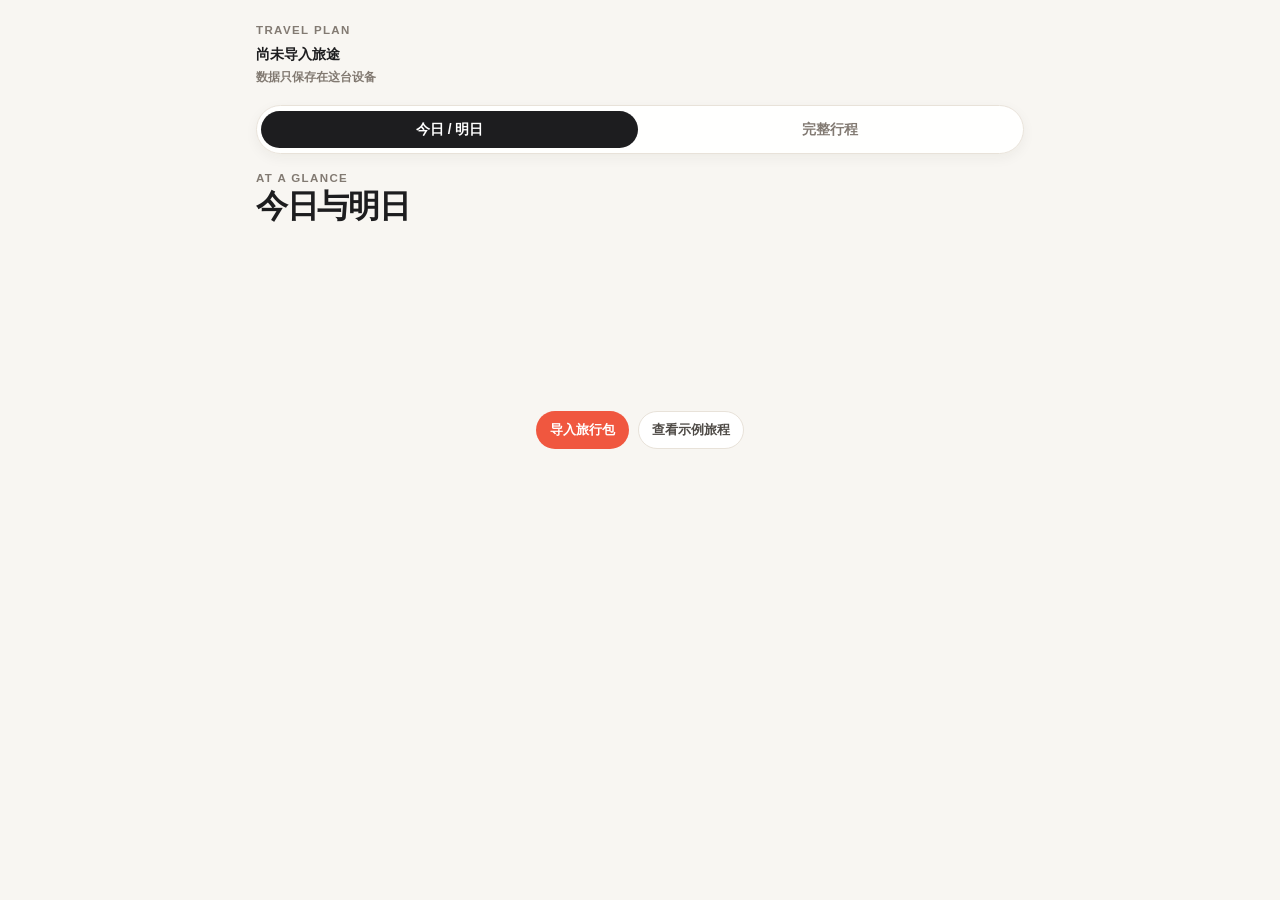
==== index.html @ dc655704 "Add files via upload" ====
<!doctype html>
<html lang="zh-CN">
<head>
  <meta charset="utf-8">
  <meta name="viewport" content="width=device-width, initial-scale=1, viewport-fit=cover">
  <meta name="theme-color" content="#264653">
  <meta name="apple-mobile-web-app-capable" content="yes">
  <meta name="apple-mobile-web-app-status-bar-style" content="default">
  <meta name="apple-mobile-web-app-title" content="Travel Plan">
  <title>Travel Plan</title>
  <link rel="manifest" href="./manifest.json?v=20260726-todo-v3">
  <link rel="icon" type="image/png" sizes="192x192" href="./icons/ico/roadtrip-icon-192.png?v=20260726-todo-v3">
  <link rel="icon" type="image/png" sizes="512x512" href="./icons/ico/roadtrip-icon-512.png?v=20260726-todo-v3">
  <link rel="stylesheet" href="styles.css?v=20260726-todo-v3">
</head>
<body>
  <header class="page-header">
    <div class="page-header__inner">
      <p class="eyebrow">Travel Plan</p>
      <p id="trip-summary" class="trip-summary">正在读取行程……</p>
      <p id="local-save-status" class="local-save-status">正在准备本地保存……</p>
    </div>
    <button id="trip-manager-trigger" class="trip-manager-trigger" type="button" hidden>
      <span class="trip-manager-trigger__label">旅途</span>
      <span id="trip-manager-title" class="trip-manager-trigger__title">尚未导入旅途</span>
      <span id="trip-manager-meta" class="trip-manager-trigger__meta">导入旅行包后开始</span>
      <span class="trip-manager-trigger__chevron" aria-hidden="true">⌄</span>
    </button>
  </header>

  <main id="app" class="app-shell" hidden>
    <nav class="view-switch" aria-label="选择查看方式">
      <button id="show-today" class="view-switch__button" type="button" aria-pressed="true">今日 / 明日</button>
      <button id="show-all" class="view-switch__button" type="button" aria-pressed="false">完整行程</button>
    </nav>

    <section id="today-view" class="today-view" aria-labelledby="today-view-title">
      <div class="section-heading">
        <p class="eyebrow">At a glance</p>
        <h2 id="today-view-title">今日与明日</h2>
      </div>
      <div id="checklist-panel"></div>
      <div id="today-panels" class="today-panels"></div>
      <div id="backup-panel"></div>
      <div id="date-visibility-panel"></div>
    </section>

    <section id="full-itinerary-view" hidden>
      <nav class="date-navigation" aria-label="选择行程日期">
        <button id="previous-day" class="nav-button" type="button">‹ 前一天</button>
        <div id="day-tabs" class="day-tabs" aria-label="全部行程日期"></div>
        <button id="next-day" class="nav-button" type="button">后一天 ›</button>
      </nav>

      <section class="day-heading" aria-labelledby="day-title">
        <p id="day-date" class="day-date"></p>
        <h2 id="day-title"></h2>
      </section>

      <section class="brief" aria-label="每日简报">
        <div class="brief-grid">
          <article class="brief-card brief-card--weather">
            <h3>天气</h3>
            <div id="brief-weather"></div>
          </article>
          <article class="brief-card brief-card--transport">
            <h3>关键交通</h3>
            <div id="brief-transport"></div>
          </article>
          <article class="brief-card brief-card--important">
            <h3>重要提醒</h3>
            <div id="brief-important"></div>
          </article>
          <article class="brief-card brief-card--hotel">
            <h3>酒店</h3>
            <div id="brief-hotel"></div>
          </article>
        </div>
      </section>

      <section class="timeline-section" aria-labelledby="timeline-title">
        <div class="section-heading section-heading--row">
          <div>
            <p class="eyebrow">Timeline</p>
            <h2 id="timeline-title">当天行动</h2>
          </div>
          <div class="section-actions">
            <p id="event-count" class="event-count"></p>
            <button id="add-event" class="add-event-button" type="button">＋ 新增事项</button>
          </div>
        </div>
        <div id="timeline" class="timeline"></div>
        <div id="full-day-note"></div>
      </section>
    </section>
  </main>

  <section id="load-error" class="load-error" hidden>
    <h2>暂时无法读取行程</h2>
    <p>请从右上角菜单导入一个 .travel.json 旅行包。</p>
  </section>

  <dialog id="edit-dialog" class="edit-dialog">
    <form id="edit-form" class="edit-form" method="dialog">
      <div class="edit-form__heading">
        <div>
          <p class="eyebrow">Local edit</p>
          <h2 id="edit-dialog-title">编辑事项</h2>
        </div>
        <button id="close-edit" class="dialog-close" type="button" aria-label="关闭">×</button>
      </div>

      <label class="form-field form-field--wide">
        <span>日期</span>
        <input id="edit-date" name="date" type="date" required>
      </label>
      <label class="form-field form-field--half form-field--time-start">
        <span>开始时间</span>
        <input id="edit-start-time" name="startTime" type="time">
      </label>
      <label class="form-field form-field--half form-field--time-end">
        <span>结束时间</span>
        <input id="edit-end-time" name="endTime" type="time">
      </label>
      <label class="form-field form-field--wide">
        <span>做什么</span>
        <input id="edit-title" name="title" type="text" required>
      </label>
      <fieldset id="edit-kind-field" class="transport-toggle form-field--wide" hidden>
        <legend>是否记录交通信息</legend>
        <label>
          <input type="radio" name="kind" value="normal" checked>
          <span>否</span>
        </label>
        <label>
          <input type="radio" name="kind" value="transport">
          <span>是</span>
        </label>
      </fieldset>
      <section id="transport-fields" class="transport-edit form-field--wide" hidden>
        <p class="transport-edit__title">交通信息</p>
        <div class="transport-edit__grid">
          <label class="form-field">
            <span>交通方式</span>
            <select id="transport-mode" name="transportMode">
              <option value="flight">飞机</option>
              <option value="train">火车</option>
              <option value="bus">大巴</option>
              <option value="boat">轮船</option>
              <option value="drive">自驾</option>
              <option value="other">其他</option>
            </select>
          </label>
          <label class="form-field">
            <span>路线标题</span>
            <input id="transport-route" name="transportRoute" type="text" placeholder="例如 SHA T1 → AMS T1">
          </label>
          <label class="form-field">
            <span>航次/车次号</span>
            <input id="transport-service" name="transportService" type="text" placeholder="例如 LH5643">
          </label>
        </div>
        <p class="transport-edit__hint">卡片标题使用“做什么”；卡片时间使用上面的开始/结束时间；补充说明使用下面的备注。</p>
      </section>
      <label class="form-field form-field--wide">
        <span>地址</span>
        <input id="edit-address" name="address" type="text">
      </label>
      <label class="form-field form-field--wide">
        <span>新地图搜索词</span>
        <input id="edit-map-query" name="mapQuery" type="text" placeholder="不填则保留原导航">
      </label>
      <label class="form-field form-field--wide">
        <span>备注</span>
        <textarea id="edit-notes" name="notes" rows="5"></textarea>
      </label>
      <label id="brief-summary-field" class="form-field form-field--wide" hidden>
        <span>brief 显示内容</span>
        <textarea id="edit-brief-summary" name="briefSummary" rows="3"></textarea>
      </label>

      <div class="edit-form__actions form-field--wide">
        <button id="cancel-edit" class="secondary-button" type="button">不保存</button>
        <button class="primary-button" type="submit">保存到本机</button>
      </div>
    </form>
  </dialog>

  <dialog id="date-visibility-dialog" class="date-visibility-dialog">
    <form id="date-visibility-form" class="date-visibility-form" method="dialog">
      <div class="date-visibility-heading">
        <div>
          <p class="eyebrow">Local view</p>
          <h2>管理显示日期</h2>
        </div>
        <button id="close-date-visibility" class="dialog-close" type="button" aria-label="关闭">×</button>
      </div>
      <p class="date-visibility-intro">取消勾选不想显示的日期。这里只影响这台设备，不会修改原始 trip.json。</p>
      <div id="date-visibility-list" class="date-visibility-list"></div>
      <div class="date-visibility-actions">
        <button id="cancel-date-visibility" class="secondary-button" type="button">不保存</button>
        <button class="primary-button" type="submit">保存显示日期</button>
      </div>
    </form>
  </dialog>

  <dialog id="extra-date-dialog" class="date-visibility-dialog">
    <form id="extra-date-form" class="date-visibility-form" method="dialog">
      <div class="date-visibility-heading">
        <div>
          <p class="eyebrow">Local date</p>
          <h2>新增日期</h2>
        </div>
        <button id="close-extra-date" class="dialog-close" type="button" aria-label="关闭">×</button>
      </div>
      <div class="extra-date-actions">
        <button id="add-date-before" class="secondary-button" type="button">在最前加一天</button>
        <button id="add-date-after" class="secondary-button" type="button">在最后加一天</button>
      </div>
      <p class="date-visibility-intro">新增日期仅保存在本机，如果加错日期可以用重置按钮恢复。</p>
    </form>
  </dialog>

  <dialog id="day-title-dialog" class="date-visibility-dialog">
    <form id="day-title-form" class="date-visibility-form" method="dialog">
      <div class="date-visibility-heading">
        <div>
          <p class="eyebrow">Local title</p>
          <h2>编辑标题</h2>
        </div>
        <button id="close-day-title" class="dialog-close" type="button" aria-label="关闭">×</button>
      </div>
      <label class="form-field">
        <span>行程日标题</span>
        <input id="day-title-input" name="dayTitle" type="text" required>
      </label>
      <div class="date-visibility-actions">
        <button id="cancel-day-title" class="secondary-button" type="button">不保存</button>
        <button class="primary-button" type="submit">保存</button>
      </div>
    </form>
  </dialog>

  <dialog id="trip-manager-dialog" class="trip-manager-dialog">
    <div class="trip-manager-sheet">
      <div class="trip-manager-sheet__grab" aria-hidden="true"></div>
      <header class="trip-manager-sheet__header">
        <h2>我的旅途</h2>
        <button id="close-trip-manager" class="dialog-close" type="button" aria-label="关闭">×</button>
      </header>
      <div id="trip-manager-content" class="trip-manager-content"></div>
      <footer class="trip-manager-actions">
        <button id="trip-manager-import" class="trip-manager-action" type="button">
          <span aria-hidden="true"><svg viewBox="0 0 24 24"><path d="M14 2H6a2 2 0 0 0-2 2v16a2 2 0 0 0 2 2h12a2 2 0 0 0 2-2V8z"/><path d="M14 2v6h6"/><path d="M12 12v6"/><path d="m9 15 3 3 3-3"/></svg></span>
          <span><strong>导入旅行包</strong><small>仅保存到这台设备</small></span>
        </button>
      </footer>
    </div>
  </dialog>

  <input id="backup-file-input" type="file" accept="application/json,.json,.travel.json" hidden>
  <input id="trip-import-input" type="file" accept="application/json,.json,.travel.json" hidden>

  <script id="builtin-sample-trip" type="application/json">
{
  "kind": "travel-plan-package",
  "version": 1,
  "tripId": "sample-trip",
  "fileName": "paris_260806.travel.json",
  "tripMeta": {
    "id": "sample-trip",
    "title": "France 10-Day Demo",
    "dateStart": "2026-08-06",
    "dateEnd": "2026-08-15",
    "status": "demo",
    "lastUpdated": "2026-07-03",
    "mapProvider": "google"
  },
  "trip": {
    "metadata": {
      "schemaVersion": 1,
      "tripId": "sample-trip",
      "tripYear": 2026,
      "dateStart": "2026-08-06",
      "dateEnd": "2026-08-15",
      "dayCount": 10,
      "recordCount": 30,
      "sourceName": "france-10-day-demo-itinerary.md",
      "generatedAt": "2026-07-03T00:00:00+08:00",
      "notes": "完全虚构的 Starter Kit 演示数据；酒店、航班、火车、地址和订单号均不可用于实际出行。",
      "mapProvider": "google"
    },
    "days": [
      {
        "date": "2026-08-06",
        "dateOriginal": "2026-08-06",
        "theme": "",
        "route": "抵达巴黎",
        "eventIds": [
          "demo-20260806-01",
          "demo-20260806-02",
          "demo-20260806-03"
        ],
        "brief": {
          "hotelAtStart": null,
          "hotelChanges": [
            {
              "eventId": "demo-20260806-02",
              "name": "Hôtel Lumière Demo Paris",
              "address": "12 Rue Exemple, 75009 Paris"
            }
          ],
          "hotelAtEndAssumed": {
            "name": "Hôtel Lumière Demo Paris",
            "address": "12 Rue Exemple, 75009 Paris"
          },
          "keyTransportEventIds": [
            "demo-20260806-01"
          ],
          "importantEventIds": [
            "demo-20260806-01"
          ]
        },
        "weatherLocation": {
          "name": "巴黎",
          "latitude": 48.8566,
          "longitude": 2.3522
        }
      },
      {
        "date": "2026-08-07",
        "dateOriginal": "2026-08-07",
        "theme": "",
        "route": "巴黎",
        "eventIds": [
          "demo-20260807-01",
          "demo-20260807-02",
          "demo-20260807-03"
        ],
        "brief": {
          "hotelAtStart": {
            "name": "Hôtel Lumière Demo Paris",
            "address": "12 Rue Exemple, 75009 Paris"
          },
          "hotelChanges": [],
          "hotelAtEndAssumed": {
            "name": "Hôtel Lumière Demo Paris",
            "address": "12 Rue Exemple, 75009 Paris"
          },
          "keyTransportEventIds": [],
          "importantEventIds": [
            "demo-20260807-01"
          ]
        },
        "weatherLocation": {
          "name": "巴黎",
          "latitude": 48.8566,
          "longitude": 2.3522
        }
      },
      {
        "date": "2026-08-08",
        "dateOriginal": "2026-08-08",
        "theme": "",
        "route": "巴黎",
        "eventIds": [
          "demo-20260808-01",
          "demo-20260808-02",
          "demo-20260808-03"
        ],
        "brief": {
          "hotelAtStart": {
            "name": "Hôtel Lumière Demo Paris",
            "address": "12 Rue Exemple, 75009 Paris"
          },
          "hotelChanges": [],
          "hotelAtEndAssumed": {
            "name": "Hôtel Lumière Demo Paris",
            "address": "12 Rue Exemple, 75009 Paris"
          },
          "keyTransportEventIds": [],
          "importantEventIds": [
            "demo-20260808-02"
          ]
        },
        "weatherLocation": {
          "name": "巴黎",
          "latitude": 48.8566,
          "longitude": 2.3522
        }
      },
      {
        "date": "2026-08-09",
        "dateOriginal": "2026-08-09",
        "theme": "",
        "route": "巴黎",
        "eventIds": [
          "demo-20260809-01",
          "demo-20260809-02",
          "demo-20260809-03"
        ],
        "brief": {
          "hotelAtStart": {
            "name": "Hôtel Lumière Demo Paris",
            "address": "12 Rue Exemple, 75009 Paris"
          },
          "hotelChanges": [],
          "hotelAtEndAssumed": {
            "name": "Hôtel Lumière Demo Paris",
            "address": "12 Rue Exemple, 75009 Paris"
          },
          "keyTransportEventIds": [],
          "importantEventIds": [
            "demo-20260809-03"
          ]
        },
        "weatherLocation": {
          "name": "巴黎",
          "latitude": 48.8566,
          "longitude": 2.3522
        }
      },
      {
        "date": "2026-08-10",
        "dateOriginal": "2026-08-10",
        "theme": "",
        "route": "巴黎 → 里昂",
        "eventIds": [
          "demo-20260810-01",
          "demo-20260810-02",
          "demo-20260810-03"
        ],
        "brief": {
          "hotelAtStart": {
            "name": "Hôtel Lumière Demo Paris",
            "address": "12 Rue Exemple, 75009 Paris"
          },
          "hotelChanges": [
            {
              "eventId": "demo-20260810-02",
              "name": "Maison Rhône Demo Lyon",
              "address": "8 Rue Fictive, 69002 Lyon"
            }
          ],
          "hotelAtEndAssumed": {
            "name": "Maison Rhône Demo Lyon",
            "address": "8 Rue Fictive, 69002 Lyon"
          },
          "keyTransportEventIds": [
            "demo-20260810-01"
          ],
          "importantEventIds": [
            "demo-20260810-01"
          ]
        },
        "weatherLocation": {
          "name": "里昂",
          "latitude": 45.764,
          "longitude": 4.8357
        }
      },
      {
        "date": "2026-08-11",
        "dateOriginal": "2026-08-11",
        "theme": "",
        "route": "里昂",
        "eventIds": [
          "demo-20260811-01",
          "demo-20260811-02",
          "demo-20260811-03"
        ],
        "brief": {
          "hotelAtStart": {
            "name": "Maison Rhône Demo Lyon",
            "address": "8 Rue Fictive, 69002 Lyon"
          },
          "hotelChanges": [],
          "hotelAtEndAssumed": {
            "name": "Maison Rhône Demo Lyon",
            "address": "8 Rue Fictive, 69002 Lyon"
          },
          "keyTransportEventIds": [],
          "importantEventIds": []
        },
        "weatherLocation": {
          "name": "里昂",
          "latitude": 45.764,
          "longitude": 4.8357
        }
      },
      {
        "date": "2026-08-12",
        "dateOriginal": "2026-08-12",
        "theme": "",
        "route": "里昂 → 阿维尼翁",
        "eventIds": [
          "demo-20260812-01",
          "demo-20260812-02",
          "demo-20260812-03"
        ],
        "brief": {
          "hotelAtStart": {
            "name": "Maison Rhône Demo Lyon",
            "address": "8 Rue Fictive, 69002 Lyon"
          },
          "hotelChanges": [
            {
              "eventId": "demo-20260812-02",
              "name": "Hôtel Remparts Demo Avignon",
              "address": "4 Place Imaginaire, 84000 Avignon"
            }
          ],
          "hotelAtEndAssumed": {
            "name": "Hôtel Remparts Demo Avignon",
            "address": "4 Place Imaginaire, 84000 Avignon"
          },
          "keyTransportEventIds": [
            "demo-20260812-01"
          ],
          "importantEventIds": [
            "demo-20260812-01"
          ]
        },
        "weatherLocation": {
          "name": "阿维尼翁",
          "latitude": 43.9493,
          "longitude": 4.8055
        }
      },
      {
        "date": "2026-08-13",
        "dateOriginal": "2026-08-13",
        "theme": "",
        "route": "阿维尼翁",
        "eventIds": [
          "demo-20260813-01",
          "demo-20260813-02",
          "demo-20260813-03"
        ],
        "brief": {
          "hotelAtStart": {
            "name": "Hôtel Remparts Demo Avignon",
            "address": "4 Place Imaginaire, 84000 Avignon"
          },
          "hotelChanges": [],
          "hotelAtEndAssumed": {
            "name": "Hôtel Remparts Demo Avignon",
            "address": "4 Place Imaginaire, 84000 Avignon"
          },
          "keyTransportEventIds": [],
          "importantEventIds": [
            "demo-20260813-03"
          ]
        },
        "weatherLocation": {
          "name": "阿维尼翁",
          "latitude": 43.9493,
          "longitude": 4.8055
        }
      },
      {
        "date": "2026-08-14",
        "dateOriginal": "2026-08-14",
        "theme": "",
        "route": "阿维尼翁 → 尼斯",
        "eventIds": [
          "demo-20260814-01",
          "demo-20260814-02",
          "demo-20260814-03"
        ],
        "brief": {
          "hotelAtStart": {
            "name": "Hôtel Remparts Demo Avignon",
            "address": "4 Place Imaginaire, 84000 Avignon"
          },
          "hotelChanges": [
            {
              "eventId": "demo-20260814-02",
              "name": "Villa Azur Demo Nice",
              "address": "6 Avenue Exemple, 06000 Nice"
            }
          ],
          "hotelAtEndAssumed": {
            "name": "Villa Azur Demo Nice",
            "address": "6 Avenue Exemple, 06000 Nice"
          },
          "keyTransportEventIds": [
            "demo-20260814-01"
          ],
          "importantEventIds": [
            "demo-20260814-01"
          ]
        },
        "weatherLocation": {
          "name": "尼斯",
          "latitude": 43.7102,
          "longitude": 7.262
        }
      },
      {
        "date": "2026-08-15",
        "dateOriginal": "2026-08-15",
        "theme": "",
        "route": "尼斯",
        "eventIds": [
          "demo-20260815-01",
          "demo-20260815-02",
          "demo-20260815-03"
        ],
        "brief": {
          "hotelAtStart": {
            "name": "Villa Azur Demo Nice",
            "address": "6 Avenue Exemple, 06000 Nice"
          },
          "hotelChanges": [],
          "hotelAtEndAssumed": {
            "name": "Villa Azur Demo Nice",
            "address": "6 Avenue Exemple, 06000 Nice"
          },
          "keyTransportEventIds": [],
          "importantEventIds": [
            "demo-20260815-03"
          ]
        },
        "weatherLocation": {
          "name": "尼斯",
          "latitude": 43.7102,
          "longitude": 7.262
        }
      }
    ],
    "events": [
      {
        "id": "demo-20260806-01",
        "source": "sample-trip",
        "date": "2026-08-06",
        "dateOriginal": "2026-08-06",
        "timeText": "10:20-16:35",
        "timeStart": "10:20",
        "timeEnd": "16:35",
        "what": "乘坐示例航班抵达巴黎",
        "place": "巴黎戴高乐机场",
        "address": "",
        "note": "DEMO 航班，仅用于展示交通卡片。",
        "briefNote": "DEMO 航班，仅用于展示交通卡片。",
        "category": "transport",
        "tags": [
          "transport",
          "important"
        ],
        "important": true,
        "status": "active",
        "transportCard": {
          "kind": "flight",
          "title": "Demo City → Paris",
          "service": "DEMO 101",
          "note": "示例航班，不可用于实际出行。",
          "segments": [
            {
              "service": "DEMO 101",
              "departureTime": "10:20",
              "arrivalTime": "16:35",
              "detail": "DCT T1 → CDG T2E"
            }
          ]
        },
        "mapTargets": [],
        "rawText": "乘坐示例航班抵达巴黎"
      },
      {
        "id": "demo-20260806-02",
        "source": "sample-trip",
        "date": "2026-08-06",
        "dateOriginal": "2026-08-06",
        "timeText": "17:30-18:30",
        "timeStart": "17:30",
        "timeEnd": "18:30",
        "what": "前往巴黎酒店并办理入住",
        "place": "Hôtel Lumière Demo Paris",
        "address": "12 Rue Exemple, 75009 Paris",
        "note": "",
        "briefNote": "",
        "category": "hotel",
        "tags": [
          "hotel"
        ],
        "important": false,
        "status": "active",
        "transportCard": null,
        "mapTargets": [
          {
            "label": "Hôtel Lumière Demo Paris",
            "query": "12 Rue Exemple, 75009 Paris",
            "kind": "place",
            "existingGoogleMapsUrl": ""
          }
        ],
        "rawText": "前往巴黎酒店并办理入住"
      },
      {
        "id": "demo-20260806-03",
        "source": "sample-trip",
        "date": "2026-08-06",
        "dateOriginal": "2026-08-06",
        "timeText": "19:30-20:30",
        "timeStart": "19:30",
        "timeEnd": "20:30",
        "what": "塞纳河边轻松散步",
        "place": "塞纳河",
        "address": "",
        "note": "抵达日不要安排太满。",
        "briefNote": "",
        "category": "sightseeing",
        "tags": [
          "sightseeing"
        ],
        "important": false,
        "status": "active",
        "transportCard": null,
        "mapTargets": [
          {
            "label": "塞纳河",
            "query": "Seine River Paris",
            "kind": "place",
            "existingGoogleMapsUrl": ""
          }
        ],
        "rawText": "塞纳河边轻松散步"
      },
      {
        "id": "demo-20260807-01",
        "source": "sample-trip",
        "date": "2026-08-07",
        "dateOriginal": "2026-08-07",
        "timeText": "09:30-12:00",
        "timeStart": "09:30",
        "timeEnd": "12:00",
        "what": "卢浮宫参观",
        "place": "卢浮宫",
        "address": "",
        "note": "建议提前预约入场时间。",
        "briefNote": "建议提前预约入场时间。",
        "category": "reservation",
        "tags": [
          "reservation",
          "important"
        ],
        "important": true,
        "status": "active",
        "transportCard": null,
        "mapTargets": [
          {
            "label": "卢浮宫",
            "query": "Musée du Louvre",
            "kind": "place",
            "existingGoogleMapsUrl": ""
          }
        ],
        "rawText": "卢浮宫参观"
      },
      {
        "id": "demo-20260807-02",
        "source": "sample-trip",
        "date": "2026-08-07",
        "dateOriginal": "2026-08-07",
        "timeText": "14:00-16:00",
        "timeStart": "14:00",
        "timeEnd": "16:00",
        "what": "杜乐丽花园与协和广场散步",
        "place": "杜乐丽花园",
        "address": "",
        "note": "",
        "briefNote": "",
        "category": "sightseeing",
        "tags": [
          "sightseeing"
        ],
        "important": false,
        "status": "active",
        "transportCard": null,
        "mapTargets": [
          {
            "label": "杜乐丽花园",
            "query": "Jardin des Tuileries",
            "kind": "place",
            "existingGoogleMapsUrl": ""
          }
        ],
        "rawText": "杜乐丽花园与协和广场散步"
      },
      {
        "id": "demo-20260807-03",
        "source": "sample-trip",
        "date": "2026-08-07",
        "dateOriginal": "2026-08-07",
        "timeText": "18:30-20:00",
        "timeStart": "18:30",
        "timeEnd": "20:00",
        "what": "玛黑区晚餐",
        "place": "玛黑区",
        "address": "",
        "note": "",
        "briefNote": "",
        "category": "dining",
        "tags": [
          "dining"
        ],
        "important": false,
        "status": "active",
        "transportCard": null,
        "mapTargets": [
          {
            "label": "玛黑区",
            "query": "Le Marais Paris",
            "kind": "place",
            "existingGoogleMapsUrl": ""
          }
        ],
        "rawText": "玛黑区晚餐"
      },
      {
        "id": "demo-20260808-01",
        "source": "sample-trip",
        "date": "2026-08-08",
        "dateOriginal": "2026-08-08",
        "timeText": "09:30-11:00",
        "timeStart": "09:30",
        "timeEnd": "11:00",
        "what": "埃菲尔铁塔外观与战神广场",
        "place": "埃菲尔铁塔",
        "address": "",
        "note": "",
        "briefNote": "",
        "category": "sightseeing",
        "tags": [
          "sightseeing"
        ],
        "important": false,
        "status": "active",
        "transportCard": null,
        "mapTargets": [
          {
            "label": "埃菲尔铁塔",
            "query": "Tour Eiffel",
            "kind": "place",
            "existingGoogleMapsUrl": ""
          }
        ],
        "rawText": "埃菲尔铁塔外观与战神广场"
      },
      {
        "id": "demo-20260808-02",
        "source": "sample-trip",
        "date": "2026-08-08",
        "dateOriginal": "2026-08-08",
        "timeText": "13:30-15:30",
        "timeStart": "13:30",
        "timeEnd": "15:30",
        "what": "奥赛博物馆",
        "place": "奥赛博物馆",
        "address": "",
        "note": "如想看印象派重点展厅，建议提前购票。",
        "briefNote": "如想看印象派重点展厅，建议提前购票。",
        "category": "reservation",
        "tags": [
          "reservation",
          "important"
        ],
        "important": true,
        "status": "active",
        "transportCard": null,
        "mapTargets": [
          {
            "label": "奥赛博物馆",
            "query": "Musée d'Orsay",
            "kind": "place",
            "existingGoogleMapsUrl": ""
          }
        ],
        "rawText": "奥赛博物馆"
      },
      {
        "id": "demo-20260808-03",
        "source": "sample-trip",
        "date": "2026-08-08",
        "dateOriginal": "2026-08-08",
        "timeText": "17:00-18:00",
        "timeStart": "17:00",
        "timeEnd": "18:00",
        "what": "拉丁区咖啡休息",
        "place": "拉丁区",
        "address": "",
        "note": "",
        "briefNote": "",
        "category": "dining",
        "tags": [
          "dining"
        ],
        "important": false,
        "status": "active",
        "transportCard": null,
        "mapTargets": [
          {
            "label": "拉丁区",
            "query": "Latin Quarter Paris",
            "kind": "place",
            "existingGoogleMapsUrl": ""
          }
        ],
        "rawText": "拉丁区咖啡休息"
      },
      {
        "id": "demo-20260809-01",
        "source": "sample-trip",
        "date": "2026-08-09",
        "dateOriginal": "2026-08-09",
        "timeText": "10:00-12:00",
        "timeStart": "10:00",
        "timeEnd": "12:00",
        "what": "蒙马特高地散步",
        "place": "蒙马特",
        "address": "",
        "note": "",
        "briefNote": "",
        "category": "sightseeing",
        "tags": [
          "sightseeing"
        ],
        "important": false,
        "status": "active",
        "transportCard": null,
        "mapTargets": [
          {
            "label": "蒙马特",
            "query": "Montmartre Paris",
            "kind": "place",
            "existingGoogleMapsUrl": ""
          }
        ],
        "rawText": "蒙马特高地散步"
      },
      {
        "id": "demo-20260809-02",
        "source": "sample-trip",
        "date": "2026-08-09",
        "dateOriginal": "2026-08-09",
        "timeText": "14:00-16:30",
        "timeStart": "14:00",
        "timeEnd": "16:30",
        "what": "巴黎自由购物或咖啡时间",
        "place": "巴黎市中心",
        "address": "",
        "note": "可根据天气调整。",
        "briefNote": "",
        "category": "alternative",
        "tags": [
          "alternative"
        ],
        "important": false,
        "status": "active",
        "transportCard": null,
        "mapTargets": [],
        "rawText": "巴黎自由购物或咖啡时间"
      },
      {
        "id": "demo-20260809-03",
        "source": "sample-trip",
        "date": "2026-08-09",
        "dateOriginal": "2026-08-09",
        "timeText": "20:00-20:30",
        "timeStart": "20:00",
        "timeEnd": "20:30",
        "what": "整理行李，准备明早火车",
        "place": "",
        "address": "",
        "note": "确认车站、车票二维码和酒店退房时间。",
        "briefNote": "确认车站、车票二维码和酒店退房时间。",
        "category": "attention",
        "tags": [
          "attention",
          "important"
        ],
        "important": true,
        "status": "active",
        "transportCard": null,
        "mapTargets": [],
        "rawText": "整理行李，准备明早火车"
      },
      {
        "id": "demo-20260810-01",
        "source": "sample-trip",
        "date": "2026-08-10",
        "dateOriginal": "2026-08-10",
        "timeText": "09:10-11:05",
        "timeStart": "09:10",
        "timeEnd": "11:05",
        "what": "乘坐示例高速列车前往里昂",
        "place": "巴黎里昂车站",
        "address": "",
        "note": "DEMO 车次，仅用于展示交通卡片。",
        "briefNote": "DEMO 车次，仅用于展示交通卡片。",
        "category": "transport",
        "tags": [
          "transport",
          "important"
        ],
        "important": true,
        "status": "active",
        "transportCard": {
          "kind": "train",
          "title": "巴黎 → 里昂",
          "service": "DEMO TGV 6201",
          "note": "示例班次，不可用于实际出行。",
          "segments": [
            {
              "service": "DEMO TGV 6201",
              "departureTime": "09:10",
              "arrivalTime": "11:05",
              "detail": "Paris Gare de Lyon → Lyon Part-Dieu"
            }
          ]
        },
        "mapTargets": [
          {
            "label": "巴黎里昂车站",
            "query": "Paris Gare de Lyon",
            "kind": "place",
            "existingGoogleMapsUrl": ""
          }
        ],
        "rawText": "乘坐示例高速列车前往里昂"
      },
      {
        "id": "demo-20260810-02",
        "source": "sample-trip",
        "date": "2026-08-10",
        "dateOriginal": "2026-08-10",
        "timeText": "12:00-13:00",
        "timeStart": "12:00",
        "timeEnd": "13:00",
        "what": "里昂酒店寄存行李或入住",
        "place": "Maison Rhône Demo Lyon",
        "address": "8 Rue Fictive, 69002 Lyon",
        "note": "",
        "briefNote": "",
        "category": "hotel",
        "tags": [
          "hotel"
        ],
        "important": false,
        "status": "active",
        "transportCard": null,
        "mapTargets": [
          {
            "label": "Maison Rhône Demo Lyon",
            "query": "8 Rue Fictive, 69002 Lyon",
            "kind": "place",
            "existingGoogleMapsUrl": ""
          }
        ],
        "rawText": "里昂酒店寄存行李或入住"
      },
      {
        "id": "demo-20260810-03",
        "source": "sample-trip",
        "date": "2026-08-10",
        "dateOriginal": "2026-08-10",
        "timeText": "15:00-17:00",
        "timeStart": "15:00",
        "timeEnd": "17:00",
        "what": "老里昂散步",
        "place": "老里昂",
        "address": "",
        "note": "",
        "briefNote": "",
        "category": "sightseeing",
        "tags": [
          "sightseeing"
        ],
        "important": false,
        "status": "active",
        "transportCard": null,
        "mapTargets": [
          {
            "label": "老里昂",
            "query": "Vieux Lyon",
            "kind": "place",
            "existingGoogleMapsUrl": ""
          }
        ],
        "rawText": "老里昂散步"
      },
      {
        "id": "demo-20260811-01",
        "source": "sample-trip",
        "date": "2026-08-11",
        "dateOriginal": "2026-08-11",
        "timeText": "09:30-11:00",
        "timeStart": "09:30",
        "timeEnd": "11:00",
        "what": "富维耶圣母院与城市视角",
        "place": "富维耶圣母院",
        "address": "",
        "note": "",
        "briefNote": "",
        "category": "sightseeing",
        "tags": [
          "sightseeing"
        ],
        "important": false,
        "status": "active",
        "transportCard": null,
        "mapTargets": [
          {
            "label": "富维耶圣母院",
            "query": "Basilique Notre-Dame de Fourvière",
            "kind": "place",
            "existingGoogleMapsUrl": ""
          }
        ],
        "rawText": "富维耶圣母院与城市视角"
      },
      {
        "id": "demo-20260811-02",
        "source": "sample-trip",
        "date": "2026-08-11",
        "dateOriginal": "2026-08-11",
        "timeText": "12:30-14:00",
        "timeStart": "12:30",
        "timeEnd": "14:00",
        "what": "里昂小餐馆午餐",
        "place": "里昂老城",
        "address": "",
        "note": "可体验 bouchon 风格餐厅。",
        "briefNote": "",
        "category": "dining",
        "tags": [
          "dining"
        ],
        "important": false,
        "status": "active",
        "transportCard": null,
        "mapTargets": [],
        "rawText": "里昂小餐馆午餐"
      },
      {
        "id": "demo-20260811-03",
        "source": "sample-trip",
        "date": "2026-08-11",
        "dateOriginal": "2026-08-11",
        "timeText": "16:00-17:30",
        "timeStart": "16:00",
        "timeEnd": "17:30",
        "what": "罗讷河边散步",
        "place": "罗讷河",
        "address": "",
        "note": "",
        "briefNote": "",
        "category": "sightseeing",
        "tags": [
          "sightseeing"
        ],
        "important": false,
        "status": "active",
        "transportCard": null,
        "mapTargets": [
          {
            "label": "罗讷河",
            "query": "Rhône River Lyon",
            "kind": "place",
            "existingGoogleMapsUrl": ""
          }
        ],
        "rawText": "罗讷河边散步"
      },
      {
        "id": "demo-20260812-01",
        "source": "sample-trip",
        "date": "2026-08-12",
        "dateOriginal": "2026-08-12",
        "timeText": "10:20-11:25",
        "timeStart": "10:20",
        "timeEnd": "11:25",
        "what": "乘坐示例列车前往阿维尼翁",
        "place": "里昂 Part-Dieu 车站",
        "address": "",
        "note": "",
        "briefNote": "",
        "category": "transport",
        "tags": [
          "transport",
          "important"
        ],
        "important": true,
        "status": "active",
        "transportCard": {
          "kind": "train",
          "title": "里昂 → 阿维尼翁",
          "service": "DEMO TER 7305",
          "note": "示例班次，不可用于实际出行。",
          "segments": [
            {
              "service": "DEMO TER 7305",
              "departureTime": "10:20",
              "arrivalTime": "11:25",
              "detail": "Lyon Part-Dieu → Avignon Centre"
            }
          ]
        },
        "mapTargets": [
          {
            "label": "里昂 Part-Dieu 车站",
            "query": "Lyon Part-Dieu",
            "kind": "place",
            "existingGoogleMapsUrl": ""
          }
        ],
        "rawText": "乘坐示例列车前往阿维尼翁"
      },
      {
        "id": "demo-20260812-02",
        "source": "sample-trip",
        "date": "2026-08-12",
        "dateOriginal": "2026-08-12",
        "timeText": "12:00-13:00",
        "timeStart": "12:00",
        "timeEnd": "13:00",
        "what": "阿维尼翁酒店入住",
        "place": "Hôtel Remparts Demo Avignon",
        "address": "4 Place Imaginaire, 84000 Avignon",
        "note": "",
        "briefNote": "",
        "category": "hotel",
        "tags": [
          "hotel"
        ],
        "important": false,
        "status": "active",
        "transportCard": null,
        "mapTargets": [
          {
            "label": "Hôtel Remparts Demo Avignon",
            "query": "4 Place Imaginaire, 84000 Avignon",
            "kind": "place",
            "existingGoogleMapsUrl": ""
          }
        ],
        "rawText": "阿维尼翁酒店入住"
      },
      {
        "id": "demo-20260812-03",
        "source": "sample-trip",
        "date": "2026-08-12",
        "dateOriginal": "2026-08-12",
        "timeText": "15:00-17:00",
        "timeStart": "15:00",
        "timeEnd": "17:00",
        "what": "教皇宫外观与老城散步",
        "place": "教皇宫",
        "address": "",
        "note": "",
        "briefNote": "",
        "category": "sightseeing",
        "tags": [
          "sightseeing"
        ],
        "important": false,
        "status": "active",
        "transportCard": null,
        "mapTargets": [
          {
            "label": "教皇宫",
            "query": "Palais des Papes Avignon",
            "kind": "place",
            "existingGoogleMapsUrl": ""
          }
        ],
        "rawText": "教皇宫外观与老城散步"
      },
      {
        "id": "demo-20260813-01",
        "source": "sample-trip",
        "date": "2026-08-13",
        "dateOriginal": "2026-08-13",
        "timeText": "09:30-11:00",
        "timeStart": "09:30",
        "timeEnd": "11:00",
        "what": "阿维尼翁断桥",
        "place": "圣贝内泽桥",
        "address": "",
        "note": "",
        "briefNote": "",
        "category": "sightseeing",
        "tags": [
          "sightseeing"
        ],
        "important": false,
        "status": "active",
        "transportCard": null,
        "mapTargets": [
          {
            "label": "圣贝内泽桥",
            "query": "Pont d'Avignon",
            "kind": "place",
            "existingGoogleMapsUrl": ""
          }
        ],
        "rawText": "阿维尼翁断桥"
      },
      {
        "id": "demo-20260813-02",
        "source": "sample-trip",
        "date": "2026-08-13",
        "dateOriginal": "2026-08-13",
        "timeText": "14:00-17:00",
        "timeStart": "14:00",
        "timeEnd": "17:00",
        "what": "普罗旺斯小镇半日自由活动",
        "place": "普罗旺斯",
        "address": "",
        "note": "可根据天气改成室内咖啡和市场。",
        "briefNote": "",
        "category": "alternative",
        "tags": [
          "alternative"
        ],
        "important": false,
        "status": "active",
        "transportCard": null,
        "mapTargets": [],
        "rawText": "普罗旺斯小镇半日自由活动"
      },
      {
        "id": "demo-20260813-03",
        "source": "sample-trip",
        "date": "2026-08-13",
        "dateOriginal": "2026-08-13",
        "timeText": "20:00-20:20",
        "timeStart": "20:00",
        "timeEnd": "20:20",
        "what": "确认明天前往尼斯的车票",
        "place": "",
        "address": "",
        "note": "检查出发车站和站台信息。",
        "briefNote": "检查出发车站和站台信息。",
        "category": "attention",
        "tags": [
          "attention",
          "important"
        ],
        "important": true,
        "status": "active",
        "transportCard": null,
        "mapTargets": [],
        "rawText": "确认明天前往尼斯的车票"
      },
      {
        "id": "demo-20260814-01",
        "source": "sample-trip",
        "date": "2026-08-14",
        "dateOriginal": "2026-08-14",
        "timeText": "09:40-12:55",
        "timeStart": "09:40",
        "timeEnd": "12:55",
        "what": "乘坐示例列车前往尼斯",
        "place": "阿维尼翁中央车站",
        "address": "",
        "note": "",
        "briefNote": "",
        "category": "transport",
        "tags": [
          "transport",
          "important"
        ],
        "important": true,
        "status": "active",
        "transportCard": {
          "kind": "train",
          "title": "阿维尼翁 → 尼斯",
          "service": "DEMO TGV 6809",
          "note": "示例班次，不可用于实际出行。",
          "segments": [
            {
              "service": "DEMO TGV 6809",
              "departureTime": "09:40",
              "arrivalTime": "12:55",
              "detail": "Avignon Centre → Nice-Ville"
            }
          ]
        },
        "mapTargets": [
          {
            "label": "阿维尼翁中央车站",
            "query": "Avignon Centre",
            "kind": "place",
            "existingGoogleMapsUrl": ""
          }
        ],
        "rawText": "乘坐示例列车前往尼斯"
      },
      {
        "id": "demo-20260814-02",
        "source": "sample-trip",
        "date": "2026-08-14",
        "dateOriginal": "2026-08-14",
        "timeText": "14:00-15:00",
        "timeStart": "14:00",
        "timeEnd": "15:00",
        "what": "尼斯酒店入住",
        "place": "Villa Azur Demo Nice",
        "address": "6 Avenue Exemple, 06000 Nice",
        "note": "",
        "briefNote": "",
        "category": "hotel",
        "tags": [
          "hotel"
        ],
        "important": false,
        "status": "active",
        "transportCard": null,
        "mapTargets": [
          {
            "label": "Villa Azur Demo Nice",
            "query": "6 Avenue Exemple, 06000 Nice",
            "kind": "place",
            "existingGoogleMapsUrl": ""
          }
        ],
        "rawText": "尼斯酒店入住"
      },
      {
        "id": "demo-20260814-03",
        "source": "sample-trip",
        "date": "2026-08-14",
        "dateOriginal": "2026-08-14",
        "timeText": "17:00-18:30",
        "timeStart": "17:00",
        "timeEnd": "18:30",
        "what": "英国人漫步大道看海",
        "place": "英国人漫步大道",
        "address": "",
        "note": "",
        "briefNote": "",
        "category": "sightseeing",
        "tags": [
          "sightseeing"
        ],
        "important": false,
        "status": "active",
        "transportCard": null,
        "mapTargets": [
          {
            "label": "英国人漫步大道",
            "query": "Promenade des Anglais Nice",
            "kind": "place",
            "existingGoogleMapsUrl": ""
          }
        ],
        "rawText": "英国人漫步大道看海"
      },
      {
        "id": "demo-20260815-01",
        "source": "sample-trip",
        "date": "2026-08-15",
        "dateOriginal": "2026-08-15",
        "timeText": "09:30-11:00",
        "timeStart": "09:30",
        "timeEnd": "11:00",
        "what": "尼斯老城与集市",
        "place": "尼斯老城",
        "address": "",
        "note": "",
        "briefNote": "",
        "category": "sightseeing",
        "tags": [
          "sightseeing"
        ],
        "important": false,
        "status": "active",
        "transportCard": null,
        "mapTargets": [
          {
            "label": "尼斯老城",
            "query": "Vieux Nice",
            "kind": "place",
            "existingGoogleMapsUrl": ""
          }
        ],
        "rawText": "尼斯老城与集市"
      },
      {
        "id": "demo-20260815-02",
        "source": "sample-trip",
        "date": "2026-08-15",
        "dateOriginal": "2026-08-15",
        "timeText": "13:30-15:30",
        "timeStart": "13:30",
        "timeEnd": "15:30",
        "what": "城堡山观景",
        "place": "城堡山",
        "address": "",
        "note": "",
        "briefNote": "",
        "category": "sightseeing",
        "tags": [
          "sightseeing"
        ],
        "important": false,
        "status": "active",
        "transportCard": null,
        "mapTargets": [
          {
            "label": "城堡山",
            "query": "Colline du Château Nice",
            "kind": "place",
            "existingGoogleMapsUrl": ""
          }
        ],
        "rawText": "城堡山观景"
      },
      {
        "id": "demo-20260815-03",
        "source": "sample-trip",
        "date": "2026-08-15",
        "dateOriginal": "2026-08-15",
        "timeText": "18:00-19:00",
        "timeStart": "18:00",
        "timeEnd": "19:00",
        "what": "整理照片与本机备份导出",
        "place": "",
        "address": "",
        "note": "演示：旅行中建议每天导出一次本机备份。",
        "briefNote": "演示：旅行中建议每天导出一次本机备份。",
        "category": "attention",
        "tags": [
          "attention",
          "important"
        ],
        "important": true,
        "status": "active",
        "transportCard": null,
        "mapTargets": [],
        "rawText": "整理照片与本机备份导出"
      }
    ]
  },
  "reviewNeeded": {
    "tripId": "sample-trip",
    "items": [
      {
        "id": "sample-task-001",
        "title": "替换 sample-trip 为自己的真实行程 JSON",
        "dueDate": "2026-07-20",
        "dueLabel": "开始使用前",
        "relatedDate": "2026-08-06",
        "type": "setup",
        "note": "这是演示待办，朋友部署后应删除或改成自己的事项。"
      },
      {
        "id": "sample-task-002",
        "title": "确认是否需要开启 Cloudflare Access",
        "dueDate": "2026-07-21",
        "dueLabel": "分享前",
        "relatedDate": "2026-08-06",
        "type": "privacy",
        "note": "如果行程包含酒店、航班、订单号，建议开启访问保护。"
      },
      {
        "id": "sample-task-003",
        "title": "预约卢浮宫示例门票",
        "dueDate": "2026-07-25",
        "dueLabel": "出发前",
        "relatedDate": "2026-08-07",
        "relatedItemId": "demo-20260807-01",
        "type": "booking",
        "urlLabel": "示例官网",
        "url": "https://www.louvre.fr/",
        "note": "演示购票待办；不是实际订单。"
      }
    ]
  }
}

  </script>
  <script src="app.js?v=20260726-todo-v3"></script>
</body>
</html>
---- styles.css ----
:root {
  color-scheme: light;
  font-family: -apple-system, BlinkMacSystemFont, "PingFang SC", "Segoe UI", sans-serif;

  --bg: #f8f6f2;
  --surface: #ffffff;
  --surface-soft: #fbfaf7;
  --surface-warm: #fff8f5;
  --line: #e8e2d9;
  --line-strong: #d9d0c5;

  --text: #1d1d1f;
  --text-soft: #4f4b47;
  --muted: #827a72;
  --faint: #aaa199;

  --accent: #F0573F;
  --accent-ink: #ffffff;
  --accent-soft: #fff0ec;
  --danger: #a93b32;
  --danger-soft: #fff0ee;
  --success-soft: #eef7f1;

  --radius-xs: .45rem;
  --radius-sm: .65rem;
  --radius-md: .9rem;
  --radius-lg: 1.15rem;
  --radius-xl: 1.45rem;

  --shadow-sm: 0 .25rem .8rem rgb(39 33 28 / 5%);
  --shadow-md: 0 .7rem 1.8rem rgb(39 33 28 / 8%);

  --content: 48rem;
  --space-1: .35rem;
  --space-2: .55rem;
  --space-3: .8rem;
  --space-4: 1rem;
  --space-5: 1.35rem;
  --space-6: 1.8rem;
  --button-height: 2.4rem;
}

* { box-sizing: border-box; }
html { scroll-behavior: smooth; }
body {
  margin: 0;
  min-height: 100vh;
  background: var(--bg);
  color: var(--text);
  font-size: 16px;
  line-height: 1.55;
  text-rendering: optimizeLegibility;
  -webkit-font-smoothing: antialiased;
}
button,
input,
textarea { font: inherit; }
button { cursor: pointer; }
[hidden] { display: none !important; }

.page-header__inner,
.app-shell,
.load-error,
footer {
  width: min(100% - 1.25rem, var(--content));
  margin-inline: auto;
}

.page-header {
  padding: max(1rem, env(safe-area-inset-top)) 0 .65rem;
}
.page-header__inner {
  display: grid;
  gap: .18rem;
}
.page-header {
  position: relative;
}
.trip-manager-trigger {
  position: absolute;
  top: max(1rem, env(safe-area-inset-top));
  right: max(.65rem, calc((100vw - var(--content)) / 2));
  display: grid;
  grid-template-columns: minmax(0, 1fr) auto;
  grid-template-areas:
    "label chevron"
    "title chevron"
    "meta chevron";
  column-gap: .55rem;
  max-width: min(16rem, 44vw);
  border: 0;
  border-radius: var(--radius-md);
  padding: .25rem .15rem .25rem .55rem;
  background: transparent;
  color: var(--text);
  text-align: right;
}
.trip-manager-trigger__label {
  grid-area: label;
  color: var(--muted);
  font-size: .62rem;
  font-weight: 800;
  letter-spacing: .12em;
}
.trip-manager-trigger__title {
  grid-area: title;
  overflow: hidden;
  color: var(--text);
  font-size: .86rem;
  font-weight: 820;
  line-height: 1.2;
  text-overflow: ellipsis;
  white-space: nowrap;
}
.trip-manager-trigger__meta {
  grid-area: meta;
  overflow: hidden;
  color: var(--muted);
  font-size: .68rem;
  font-weight: 650;
  text-overflow: ellipsis;
  white-space: nowrap;
}
.trip-manager-trigger__chevron {
  grid-area: chevron;
  align-self: center;
  color: var(--muted);
  font-size: 1.1rem;
}
.eyebrow {
  margin: 0;
  color: var(--muted);
  font-size: .72rem;
  font-weight: 750;
  letter-spacing: .12em;
  text-transform: uppercase;
}
.trip-summary {
  margin: 0;
  color: var(--text);
  font-size: .9rem;
  font-weight: 650;
}
.local-save-status {
  margin: 0;
  color: var(--muted);
  font-size: .75rem;
  font-weight: 600;
}

.view-switch {
  position: sticky;
  z-index: 10;
  top: 0;
  display: grid;
  grid-template-columns: 1fr 1fr;
  gap: .25rem;
  margin: .5rem 0 1rem;
  padding: .28rem;
  border: 1px solid var(--line);
  border-radius: 999px;
  background: rgb(255 255 255 / 92%);
  box-shadow: var(--shadow-sm);
  backdrop-filter: blur(14px);
}
.view-switch__button {
  min-height: 2.35rem;
  border: 0;
  border-radius: 999px;
  background: transparent;
  color: var(--muted);
  font-size: .86rem;
  font-weight: 750;
}
.view-switch__button[aria-pressed="true"] {
  background: var(--text);
  color: white;
}

.today-view,
.brief,
.timeline-section {
  border: 0;
  border-radius: 0;
  background: transparent;
  box-shadow: none;
  padding: 0;
}
.section-heading {
  margin: 0 0 var(--space-4);
}
.section-heading h2 {
  margin: .1rem 0 0;
  font-size: clamp(1.35rem, 6vw, 2rem);
  line-height: 1.12;
  letter-spacing: -.04em;
}
.section-heading--row {
  display: flex;
  align-items: flex-end;
  justify-content: space-between;
  gap: var(--space-4);
}

.today-panels {
  display: grid;
  gap: var(--space-6);
}
.checklist-panel {
  margin: -.35rem 0 var(--space-5);
  border-top: 1px solid var(--line);
  border-bottom: 1px solid var(--line);
  color: var(--text);
}
.checklist-summary {
  display: flex;
  align-items: center;
  justify-content: space-between;
  gap: var(--space-3);
  min-height: 2.75rem;
  cursor: pointer;
  list-style: none;
}
.checklist-summary::-webkit-details-marker,
.checklist-done__summary::-webkit-details-marker {
  display: none;
}
.checklist-summary__title {
  flex: 1;
  font-size: .88rem;
  font-weight: 800;
}
.checklist-summary__count {
  color: var(--accent);
  font-size: .76rem;
  font-weight: 700;
}
.checklist-add {
  display: grid;
  place-items: center;
  width: 2rem;
  height: 2rem;
  border: 0;
  background: transparent;
  color: var(--accent);
  font-size: 1.55rem;
  font-weight: 650;
  line-height: 1;
}
.checklist-list {
  display: grid;
  gap: 0;
  padding: 0 0 .45rem;
}
.checklist-item {
  display: grid;
  grid-template-columns: 2.45rem minmax(0, 1fr) 2.1rem;
  align-items: start;
  min-height: 3.45rem;
  border-bottom: 1px solid var(--line);
  background: transparent;
}
.checklist-body {
  display: grid;
  min-width: 0;
  min-height: 3.45rem;
  padding: .62rem 0;
  border: 0;
  background: transparent;
  color: inherit;
  text-align: left;
}
.checklist-checkbox,
.checklist-delete {
  display: grid;
  place-items: center;
  width: 2.1rem;
  height: 2.75rem;
  border: 0;
  background: transparent;
}
.checklist-checkbox::before {
  content: "";
  width: 1.12rem;
  height: 1.12rem;
  border: 1.5px solid var(--line-strong);
  border-radius: 999px;
  background: transparent;
}
.checklist-item--done .checklist-checkbox::before {
  display: none;
}
.checklist-check-icon {
  display: grid;
  width: 1.22rem;
  height: 1.22rem;
  place-items: center;
  border-radius: 999px;
  background: var(--accent-soft);
  color: var(--accent);
}
.checklist-check-icon svg {
  width: .82rem;
  height: .82rem;
}
.checklist-delete {
  color: var(--faint);
  font-size: 1.25rem;
  line-height: 1;
}
.checklist-delete:hover {
  color: var(--danger);
}
.checklist-edit {
  display: grid;
  flex: 0 0 auto;
  width: 1.5rem;
  height: 1.5rem;
  place-items: center;
  border: 0;
  background: transparent;
  color: var(--muted);
}
.checklist-edit svg {
  width: .92rem;
  height: .92rem;
  fill: none;
  stroke: currentColor;
  stroke-width: 1.8;
  stroke-linecap: round;
  stroke-linejoin: round;
}
.checklist-edit:hover {
  color: var(--accent);
}
.checklist-title {
  color: var(--text);
  font-size: .9rem;
  font-weight: 720;
  line-height: 1.35;
}
.checklist-title-line {
  display: flex;
  align-items: center;
  gap: .28rem;
  min-width: 0;
}
.checklist-title-action {
  min-width: 0;
  padding: 0;
  border: 0;
  background: transparent;
  text-align: left;
}
.checklist-meta,
.checklist-note {
  color: var(--muted);
  font-size: .74rem;
  line-height: 1.45;
}
.checklist-note {
  margin-top: .18rem;
}
.checklist-link {
  align-self: center;
  color: var(--accent);
  font-size: .75rem;
  font-weight: 760;
  text-decoration: none;
}
.checklist-done {
  border-top: 1px dashed var(--line);
}
.checklist-done__summary {
  padding: .55rem 0;
  color: var(--muted);
  cursor: pointer;
  font-size: .76rem;
  font-weight: 760;
  list-style: none;
}
.checklist-item--done .checklist-title {
  color: var(--muted);
  text-decoration: line-through;
  text-decoration-color: var(--line-strong);
}
.checklist-list--done {
  padding-bottom: .55rem;
}
.checklist-toast {
  position: fixed;
  z-index: 20;
  left: 50%;
  bottom: calc(1rem + env(safe-area-inset-bottom));
  display: inline-flex;
  align-items: center;
  gap: .8rem;
  min-height: 2.5rem;
  padding: 0 .9rem;
  border: 1px solid var(--line);
  border-radius: 999px;
  background: rgb(31 30 29 / 92%);
  color: white;
  font-size: .86rem;
  font-weight: 740;
  box-shadow: 0 .8rem 2rem rgb(20 16 13 / 20%);
  transform: translateX(-50%);
}
.checklist-toast button {
  border: 0;
  background: transparent;
  color: #ffd2c9;
  font: inherit;
  font-weight: 850;
}
.today-panel {
  display: grid;
  gap: var(--space-4);
  padding-bottom: var(--space-6);
  border-bottom: 1px solid var(--line);
}
.today-panel:last-child { border-bottom: 0; }
.today-panel__header {
  display: grid;
  grid-template-columns: minmax(0, 1fr) auto;
  align-items: start;
  gap: var(--space-3);
}
.today-panel__label {
  display: inline-flex;
  margin: 0 0 .5rem;
  color: var(--accent);
  font-size: .75rem;
  font-weight: 850;
  letter-spacing: .08em;
}
.today-panel__date {
  margin: 0;
  color: var(--muted);
  font-size: .86rem;
  font-weight: 650;
}
.today-panel__route {
  margin: .1rem 0 0;
  color: var(--text);
  font-size: clamp(1.45rem, 7vw, 2.35rem);
  line-height: 1.08;
  letter-spacing: -.055em;
}
.day-title-row,
#day-title {
  display: flex;
  align-items: flex-end;
  gap: .35rem;
}
.day-title-edit {
  flex: 0 0 auto;
  display: inline-grid;
  place-items: center;
  width: 2.25rem;
  height: 2.25rem;
  border: 0;
  border-radius: 0;
  padding: 0;
  background: transparent;
  color: var(--muted);
  line-height: 1;
  transform: translateY(.18rem);
  -webkit-tap-highlight-color: transparent;
}
.day-title-edit svg {
  width: 1.65rem;
  height: 1.65rem;
  overflow: visible;
}
.day-title-edit path {
  fill: none;
  stroke: currentColor;
  stroke-width: 2.35;
  stroke-linecap: round;
  stroke-linejoin: round;
}
.day-title-edit:active,
.day-title-edit:focus-visible {
  color: var(--accent);
}

.open-day-button,
.nav-button,
.add-event-button,
.event-control-button,
.brief-edit-button,
.secondary-button {
  min-height: var(--button-height);
  border: 1px solid var(--line);
  border-radius: 999px;
  padding: 0 .82rem;
  background: var(--surface);
  color: var(--text-soft);
  font-size: .82rem;
  font-weight: 750;
  text-decoration: none;
}
.open-day-button:hover,
.nav-button:not(:disabled):hover,
.add-event-button:hover,
.event-control-button:hover,
.brief-edit-button:hover,
.secondary-button:hover {
  border-color: var(--line-strong);
  background: var(--surface-soft);
}

.starter-empty {
  min-height: 42vh;
  display: grid;
  place-items: center;
  margin: 0;
  padding: var(--space-6) 0;
}
.starter-empty__actions {
  display: flex;
  flex-wrap: wrap;
  justify-content: center;
  gap: .55rem;
}

.trip-manager-dialog {
  width: min(calc(100% - 1rem), 32rem);
  max-height: min(82dvh, 38rem);
  margin: auto auto 0;
  border: 0;
  border-radius: var(--radius-xl) var(--radius-xl) 0 0;
  padding: 0;
  background: transparent;
  color: var(--text);
}
.trip-manager-dialog::backdrop {
  background: rgb(29 29 31 / 38%);
  backdrop-filter: blur(3px);
}
.trip-manager-sheet {
  display: grid;
  grid-template-rows: auto auto minmax(0, 1fr) auto;
  max-height: min(82dvh, 38rem);
  overflow: hidden;
  border: 1px solid var(--line);
  border-bottom: 0;
  border-radius: var(--radius-xl) var(--radius-xl) 0 0;
  background: var(--surface);
  box-shadow: 0 -1rem 3rem rgb(20 16 13 / 18%);
}
.trip-manager-sheet__grab {
  justify-self: center;
  width: 2.4rem;
  height: .22rem;
  margin-top: .55rem;
  border-radius: 999px;
  background: var(--line-strong);
}
.trip-manager-sheet__header {
  display: flex;
  align-items: center;
  justify-content: space-between;
  gap: 1rem;
  padding: .75rem 1rem .55rem;
}
.trip-manager-sheet__header h2 {
  margin: 0;
  font-size: 1.15rem;
  letter-spacing: -.02em;
}
.trip-manager-content {
  display: grid;
  gap: .25rem;
  overflow: auto;
  padding: .25rem 1rem .75rem;
}
.trip-manager-section {
  display: grid;
  gap: .2rem;
}
.trip-manager-section__label {
  margin: 0;
  color: var(--muted);
  font-size: .7rem;
  font-weight: 850;
  letter-spacing: .1em;
}
.trip-manager-row {
  display: grid;
  grid-template-columns: minmax(0, 1fr) auto;
  align-items: center;
  gap: .65rem;
  padding: .78rem 0;
  border-bottom: 1px solid var(--line);
}
.trip-manager-section .trip-manager-row:last-child {
  border-bottom: 0;
}
.trip-manager-row--current {
  border: 0;
  border-radius: var(--radius-sm);
  padding: .78rem .68rem;
  background: var(--surface-soft);
}
.trip-manager-row__main {
  display: grid;
  grid-template-columns: 1.35rem minmax(0, 1fr);
  gap: .6rem;
  align-items: center;
  min-width: 0;
  border: 0;
  padding: 0;
  background: transparent;
  color: inherit;
  text-align: left;
}
.trip-manager-row__status {
  display: grid;
  width: 1.35rem;
  height: 1.35rem;
  place-items: center;
  border-radius: 999px;
  border: 1px solid var(--line-strong);
  background: transparent;
  color: var(--accent);
  font-size: 0;
  opacity: .55;
}
.trip-manager-row--current .trip-manager-row__status {
  border: 0;
  background: var(--accent-soft);
  color: var(--accent);
  opacity: 1;
}
.trip-manager-row__status svg {
  width: .86rem;
  height: .86rem;
}
.trip-manager-row__text {
  display: grid;
  gap: .08rem;
  min-width: 0;
}
.trip-manager-row__title-line,
.trip-manager-row__text small {
  overflow: hidden;
  text-overflow: ellipsis;
  white-space: nowrap;
}
.trip-manager-row__title-line {
  display: flex;
  align-items: baseline;
  gap: .45rem;
  min-width: 0;
}
.trip-manager-row__text strong {
  overflow: hidden;
  font-size: .94rem;
  font-weight: 850;
  text-overflow: ellipsis;
  white-space: nowrap;
}
.trip-manager-row__text em {
  flex: 0 0 auto;
  color: var(--accent);
  font-size: .66rem;
  font-style: normal;
  font-weight: 760;
}
.trip-manager-row__text small {
  color: var(--muted);
  font-size: .74rem;
  font-weight: 650;
}
.trip-manager-row__actions {
  display: flex;
  gap: .35rem;
}
.trip-manager-mini {
  min-height: 1.7rem;
  border: 0;
  border-radius: 999px;
  padding: 0 .25rem;
  background: transparent;
  color: var(--muted);
  font-size: .72rem;
  font-weight: 780;
}
.trip-manager-mini--danger {
  background: transparent;
  color: var(--danger);
}
.trip-manager-empty {
  padding: 1rem;
  border: 1px solid var(--line);
  border-radius: var(--radius-lg);
  background: var(--surface-soft);
}
.trip-manager-empty h3 {
  margin: 0 0 .3rem;
  font-size: 1.05rem;
}
.trip-manager-empty p {
  margin: 0 0 .75rem;
  color: var(--muted);
  font-size: .86rem;
}
.trip-manager-actions {
  padding: .45rem 1rem calc(.75rem + env(safe-area-inset-bottom));
  border-top: 1px solid var(--line);
  background: var(--surface);
}
.trip-manager-action {
  display: grid;
  grid-template-columns: 1.6rem minmax(0, 1fr);
  gap: .55rem;
  width: 100%;
  min-height: 2.8rem;
  align-items: center;
  border: 0;
  border-radius: 0;
  padding: .45rem 0;
  background: transparent;
  color: var(--text);
  text-align: left;
}
.trip-manager-action > span:first-child {
  display: grid;
  width: 1.6rem;
  height: 1.6rem;
  place-items: center;
  border-radius: 999px;
  background: var(--accent-soft);
  color: var(--accent);
  font-weight: 900;
}
.trip-manager-action svg,
.backup-button__icon svg {
  width: 1rem;
  height: 1rem;
  fill: none;
  stroke: currentColor;
  stroke-width: 2;
  stroke-linecap: round;
  stroke-linejoin: round;
}
.trip-manager-action strong,
.trip-manager-action small {
  display: block;
}
.trip-manager-action strong {
  font-size: .9rem;
}
.trip-manager-action small {
  color: var(--muted);
  font-size: .72rem;
  font-weight: 650;
}

.today-summary-grid,
.brief-grid {
  display: grid;
  gap: var(--space-3);
}
.today-summary-card,
.brief-card {
  padding: var(--space-4);
  border: 1px solid var(--line);
  border-radius: var(--radius-lg);
  background: var(--surface);
  box-shadow: var(--shadow-sm);
}
.today-summary-card--weather,
.brief-card--weather {
  padding: 0;
  overflow: hidden;
  border: 0;
  background: transparent;
  box-shadow: none;
}
.today-summary-card--hotel,
.today-summary-card--transport,
.today-summary-card--important,
.brief-card--hotel,
.brief-card--transport,
.brief-card--important {
  background: var(--surface);
}
.today-summary-title,
.brief-card h3 {
  margin: 0 0 .7rem;
  color: var(--muted);
  font-size: .76rem;
  font-weight: 850;
  letter-spacing: .08em;
  line-height: 1.35;
}
.today-summary-card--weather .today-summary-title,
.brief-card--weather h3 {
  display: none;
}

.weather-ticket {
  --weather-background-gradient: linear-gradient(135deg, #d8dde5, #b9c3d3);
  --weather-primary-text: #253040;
  --weather-secondary-text: #596575;
  --weather-metric-text: #253040;

  position: relative;
  display: grid;
  grid-template-columns: minmax(0, 45fr) minmax(0, 55fr);
  min-height: 10.25rem;
  overflow: hidden;
  border: 0;
  border-radius: var(--radius-xl);
  background: var(--weather-background-gradient);
  color: var(--weather-primary-text);
  box-shadow: 0 .45rem 1.3rem rgb(39 33 28 / 8%);
}
.weather-ticket::before {
  content: "";
  position: absolute;
  inset: 0;
  background:
    radial-gradient(circle at 16% 78%, rgb(255 255 255 / 24%), transparent 28%),
    radial-gradient(circle at 88% 8%, rgb(255 255 255 / 23%), transparent 32%);
  pointer-events: none;
}
.weather-ticket--sunny {
  --weather-background-gradient: linear-gradient(135deg, #8fd3ff 0%, #cdeeff 55%, #fff2c2 100%);
  --weather-primary-text: #123047;
  --weather-secondary-text: #3e6578;
  --weather-metric-text: #274b5d;
}
.weather-ticket--partly-cloudy {
  --weather-background-gradient: linear-gradient(135deg, #a9daff 0%, #ddefff 52%, #ffe6b8 100%);
  --weather-primary-text: #173047;
  --weather-secondary-text: #557083;
  --weather-metric-text: #2c5368;
}
.weather-ticket--cloudy {
  --weather-background-gradient: linear-gradient(135deg, #c8d2df 0%, #aebbcc 100%);
  --weather-primary-text: #1f2a38;
  --weather-secondary-text: #536171;
  --weather-metric-text: #2f3d4d;
}
.weather-ticket--fog {
  --weather-background-gradient: linear-gradient(135deg, #b9c8d0 0%, #d7dee2 52%, #aebbc2 100%);
  --weather-primary-text: #21313a;
  --weather-secondary-text: #586a72;
  --weather-metric-text: #2f444d;
}
.weather-ticket--rain {
  --weather-background-gradient: linear-gradient(135deg, #5fb4d8 0%, #3b82b8 100%);
  --weather-primary-text: #ffffff;
  --weather-secondary-text: #d8f0ff;
  --weather-metric-text: #eaf7ff;
}
.weather-ticket--snow {
  --weather-background-gradient: linear-gradient(135deg, #bbd7f5 0%, #e2f0ff 100%);
  --weather-primary-text: #1f3045;
  --weather-secondary-text: #5c728c;
  --weather-metric-text: #2f4a66;
}
.weather-ticket--thunderstorm {
  --weather-background-gradient: linear-gradient(135deg, #4b3f91 0%, #251b4a 100%);
  --weather-primary-text: #ffffff;
  --weather-secondary-text: #d8d0ff;
  --weather-metric-text: #f0ecff;
}
.weather-ticket--historical,
.weather-ticket--trend {
  box-shadow: none;
}
.weather-ticket--pending { background: linear-gradient(135deg, #f1f2f2, #e3e7e8); color: #5d6366; box-shadow: none; }
.weather-ticket__visual,
.weather-ticket__content,
.weather-ticket__temperature,
.weather-reference {
  position: relative;
  z-index: 1;
}
.weather-ticket__visual {
  position: relative;
  min-width: 0;
  min-height: 100%;
  padding: 0;
}
.weather-ticket__visual-heading {
  position: absolute;
  top: .9rem;
  right: .35rem;
  left: 1rem;
  z-index: 2;
}
.weather-illustration {
  position: absolute;
  inset: 0;
  display: grid;
  width: 100%;
  height: 100%;
  min-height: 0;
  place-items: center;
  margin: 0;
}
.weather-illustration__image {
  position: absolute;
  inset: 0;
  display: block;
  width: 100%;
  height: 100%;
  filter: drop-shadow(0 .18rem .18rem rgb(43 44 44 / 8%));
  object-fit: contain;
  transform: scale(1.08);
}
.weather-ticket__content {
  display: grid;
  grid-template-rows: auto minmax(0, 1fr) auto;
  align-items: flex-end;
  min-width: 0;
  padding: .9rem 1.4rem .9rem .5rem;
  text-align: right;
}
.weather-city {
  max-width: 100%;
  margin: 0;
  overflow: hidden;
  color: var(--weather-secondary-text);
  font-size: .67rem;
  font-weight: 740;
  text-overflow: ellipsis;
  white-space: nowrap;
}
.weather-ticket__temperature {
  align-self: center;
}
.weather-temp {
  display: inline-flex;
  justify-content: flex-end;
  align-items: flex-end;
  gap: .08em;
  margin: 0;
  color: var(--weather-primary-text);
  font-size: 4.15rem;
  font-weight: 540;
  line-height: .88;
}
.weather-temp__value {
  letter-spacing: -.085em;
}
.weather-temp__unit {
  margin-bottom: .04em;
  font-size: .25em;
  font-weight: 520;
  letter-spacing: 0;
  line-height: 1;
}
.weather-temp-label {
  margin: 0 0 .18rem;
  color: var(--weather-secondary-text);
  font-size: .58rem;
  font-weight: 760;
}
.weather-temp-sub {
  margin: .35rem 0 0;
  color: var(--weather-secondary-text);
  font-size: .72rem;
  font-weight: 760;
}
.weather-status-label {
  margin: 0 0 .08rem;
  color: var(--weather-secondary-text);
  font-size: .58rem;
  font-weight: 800;
  letter-spacing: .06em;
}
.weather-desc {
  margin: 0;
  color: var(--weather-primary-text);
  font-size: .78rem;
  font-weight: 830;
  line-height: 1.3;
}
.weather-summary {
  display: flex;
  flex-wrap: wrap;
  justify-content: flex-end;
  gap: .12rem .42rem;
  margin: 0;
  color: var(--weather-metric-text);
  font-size: .68rem;
  font-weight: 790;
  line-height: 1.35;
}
.weather-summary span + span::before {
  content: "·";
  margin-right: .42rem;
  opacity: .5;
}
.weather-reference {
  display: grid;
  gap: .12rem;
  margin-top: .38rem;
  color: var(--weather-secondary-text);
}
.weather-reference p {
  margin: 0;
  overflow-wrap: anywhere;
}
.weather-reference__ranges {
  font-size: .58rem;
  font-weight: 730;
}
.weather-reference__guidance {
  font-size: .57rem;
  font-weight: 680;
}

.brief-label,
.detail-label {
  margin: 0;
  color: var(--muted);
  font-size: .73rem;
  font-weight: 800;
  letter-spacing: .03em;
}
.brief-main {
  margin: .2rem 0 0;
  color: var(--text);
  font-weight: 780;
  line-height: 1.45;
  white-space: pre-line;
}
.brief-transport-line {
  display: grid;
  grid-template-columns: 2rem minmax(0, 1fr);
  gap: .55rem;
  align-items: center;
}
.brief-transport-line .brief-main {
  margin: 0;
}
.brief-transport-icon {
  display: grid;
  width: 1.75rem;
  height: 1.75rem;
  place-items: center;
  border-radius: 999px;
  background: #f1f0ec;
  color: var(--accent);
  font-size: 1rem;
}
.brief-transport-icon svg {
  width: 1.05rem;
  height: 1.05rem;
  fill: none;
  stroke: currentColor;
  stroke-width: 1.9;
  stroke-linecap: round;
  stroke-linejoin: round;
}
.brief-detail {
  margin: .28rem 0 0;
  color: var(--muted);
  font-size: .86rem;
  line-height: 1.45;
  white-space: pre-line;
  overflow-wrap: anywhere;
}
.route-overview__title {
  margin: 0 0 .55rem;
  color: var(--text);
  font-size: .95rem;
  font-weight: 850;
}
.route-sketch {
  display: block;
  width: 100%;
  height: auto;
  max-height: 11.25rem;
  border: 1px solid var(--line);
  border-radius: var(--radius-xs);
  background: #f7f9f8;
}
.route-sketch__axes {
  fill: none;
  stroke: #dde4e1;
  stroke-dasharray: 2 6;
  stroke-width: 1;
}
.route-sketch__line {
  fill: none;
  stroke: var(--accent);
  stroke-linecap: round;
  stroke-linejoin: round;
  stroke-width: 2.5;
}
.route-sketch__stop {
  fill: var(--surface);
  stroke: var(--accent);
  stroke-width: 2;
}
.route-sketch__stop--start { fill: #e8f2ee; }
.route-sketch__stop--end { fill: var(--accent-soft); }
.route-sketch__number,
.route-sketch__north {
  fill: var(--text);
  font-size: 10px;
  font-weight: 850;
  text-anchor: middle;
}
.route-sketch__number { dominant-baseline: central; }
.route-sketch__north {
  fill: var(--muted);
  font-size: 11px;
  text-anchor: end;
}
.route-sketch__metric rect {
  fill: var(--surface);
  stroke: var(--line);
}
.route-sketch__metric text {
  fill: var(--text);
  font-size: 10px;
  font-weight: 850;
  dominant-baseline: central;
  text-anchor: middle;
}
.route-overview__summary {
  margin: .65rem 0;
  color: var(--text);
  font-size: .88rem;
  font-weight: 820;
}
.route-overview__stops {
  display: grid;
  gap: .65rem;
  margin: 0;
  padding: 0;
  list-style: none;
}
.route-overview__stop {
  min-width: 0;
}
.route-overview__stop-label {
  display: block;
  color: var(--text-soft);
  font-size: .84rem;
  font-weight: 760;
  overflow-wrap: anywhere;
}
.route-overview__time {
  margin-left: .4rem;
  color: var(--muted);
  font-size: .72rem;
}
.route-overview > .map-actions { margin-top: .8rem; }
.route-overview__notes {
  margin: .75rem 0 0;
  color: var(--muted);
  font-size: .72rem;
  line-height: 1.5;
}
.hotel-line + .hotel-line,
.brief-list__item + .brief-list__item {
  margin-top: .9rem;
  padding-top: .9rem;
  border-top: 1px solid var(--line);
}
.brief-list {
  margin: 0;
  padding: 0;
  list-style: none;
}
.empty-state {
  margin: 0;
  color: var(--muted);
  font-size: .9rem;
}

.map-actions,
.website-links,
.brief-links {
  display: flex;
  flex-wrap: wrap;
  align-items: center;
  gap: .45rem;
  margin-top: .7rem;
}
.map-button,
.primary-button {
  display: inline-flex;
  min-height: var(--button-height);
  align-items: center;
  justify-content: center;
  border: 0;
  border-radius: 999px;
  padding: 0 .9rem;
  background: var(--accent);
  color: var(--accent-ink);
  font-size: .82rem;
  font-weight: 850;
  text-decoration: none;
}
.map-fallback,
.brief-link,
.website-link {
  color: var(--muted);
  font-size: .8rem;
  font-weight: 750;
  text-decoration: underline;
  text-decoration-thickness: 1px;
  text-underline-offset: .18rem;
}
.website-link {
  min-height: auto;
  padding: 0;
  border-radius: 0;
  background: transparent;
}

.date-navigation {
  position: sticky;
  z-index: 8;
  top: 0;
  display: grid;
  grid-template-columns: auto minmax(0, 1fr) auto;
  gap: .35rem;
  margin-bottom: var(--space-5);
  padding: .35rem;
  border: 1px solid var(--line);
  border-radius: 999px;
  background: rgb(255 255 255 / 92%);
  box-shadow: var(--shadow-sm);
  backdrop-filter: blur(14px);
}
.nav-button {
  padding-inline: .72rem;
  background: transparent;
}
.nav-button:disabled {
  cursor: default;
  opacity: .35;
}
.day-tabs {
  display: flex;
  gap: .25rem;
  overflow-x: auto;
  scrollbar-width: none;
}
.day-tabs::-webkit-scrollbar { display: none; }
.day-tab {
  flex: 0 0 auto;
  display: flex;
  min-width: 4.7rem;
  min-height: 2.72rem;
  flex-direction: column;
  align-items: center;
  justify-content: center;
  gap: .06rem;
  border: 0;
  border-radius: var(--radius-md);
  padding: .28rem .65rem;
  background: transparent;
  color: var(--muted);
  font-weight: 750;
  line-height: 1.1;
}
.day-tab[aria-current="date"] {
  background: var(--text);
  color: white;
}
.day-tab-date {
  font-size: .86rem;
}
.day-tab-city {
  max-width: 4.2rem;
  overflow: hidden;
  font-size: .72rem;
  font-weight: 700;
  opacity: .78;
  text-overflow: ellipsis;
  white-space: nowrap;
}
.day-tab[aria-current="date"] .day-tab-city {
  opacity: .86;
}

.day-heading {
  padding: .35rem .1rem var(--space-5);
}
.day-date {
  margin: 0 0 .28rem;
  color: var(--muted);
  font-size: .9rem;
  font-weight: 650;
}
.day-heading h2 {
  margin: 0;
  color: var(--text);
  font-size: clamp(1.55rem, 7vw, 2.4rem);
  line-height: 1.08;
  letter-spacing: -.055em;
}

.timeline-section {
  margin-top: var(--space-6);
}
.event-count {
  margin: 0;
  color: var(--muted);
  font-size: .82rem;
  font-weight: 650;
}
.section-actions,
.today-actions-tools {
  display: flex;
  align-items: center;
  gap: .45rem;
}
.add-event-button {
  border-color: transparent;
  background: var(--accent-soft);
  color: var(--accent);
}
.add-event-button--small {
  min-height: 2.15rem;
  padding-inline: .7rem;
  font-size: .78rem;
}
.today-actions-heading {
  display: flex;
  align-items: center;
  justify-content: space-between;
  gap: var(--space-3);
  margin: var(--space-5) 0 .75rem;
}
.today-actions-title {
  margin: 0;
  font-size: 1rem;
  font-weight: 850;
}
.timeline {
  display: grid;
  gap: .55rem;
}
.event-card,
.note-card {
  position: relative;
  padding: var(--space-4) 0 var(--space-4) 1.65rem;
  border: 0;
  border-bottom: 1px solid var(--line);
  border-radius: 0;
  background: transparent;
  box-shadow: none;
}
.event-card::before,
.note-card::before {
  content: "";
  position: absolute;
  top: 1.65rem;
  left: .28rem;
  width: .48rem;
  height: .48rem;
  border-radius: 999px;
  background: var(--line-strong);
}
.event-card::after,
.note-card::after {
  content: "";
  position: absolute;
  top: 2.3rem;
  bottom: -.25rem;
  left: calc(.28rem + .23rem);
  width: 1px;
  background: var(--line);
}
.timeline > :last-child::after { display: none; }
.event-card--important::before,
.event-card--attention::before {
  background: var(--accent);
}
.event-card--past,
.note-card--past {
  opacity: .48;
}
.event-card--past .event-title,
.note-card--past .note-card__title {
  color: var(--muted);
}
.event-card--next,
.event-card--ongoing,
.note-card--next,
.note-card--ongoing {
  padding-right: var(--space-3);
}
.event-card--next::before,
.note-card--next::before {
  width: .62rem;
  height: .62rem;
  left: .21rem;
  background: var(--accent);
  box-shadow: 0 0 0 .22rem var(--accent-soft);
}
.event-card--target,
.note-card--target {
  outline: 2px solid var(--accent);
  outline-offset: .25rem;
  border-radius: var(--radius-lg);
}
.event-card--ongoing::before,
.note-card--ongoing::before {
  width: .62rem;
  height: .62rem;
  left: .21rem;
  background: var(--accent);
  box-shadow: 0 0 0 .22rem var(--accent-soft);
}
.event-card--next .event-title,
.event-card--ongoing .event-title,
.note-card--next .note-card__title,
.note-card--ongoing .note-card__title {
  color: var(--text);
}
.event-card__header {
  display: flex;
  align-items: flex-start;
  justify-content: flex-start;
  flex-wrap: wrap;
  gap: var(--space-3);
  min-height: 0;
}
.time-pill {
  position: static;
  display: block;
  width: auto;
  margin: 0;
  color: var(--accent);
  font-size: .92rem;
  font-weight: 900;
  line-height: 1.2;
  white-space: nowrap;
  font-variant-numeric: tabular-nums;
}
.execution-badge {
  display: inline-flex;
  align-items: center;
  min-height: 1.35rem;
  padding: 0 .48rem;
  border-radius: 999px;
  background: var(--accent-soft);
  color: var(--accent);
  font-size: .68rem;
  font-weight: 850;
  letter-spacing: .03em;
}
.execution-badge--ongoing {
  background: var(--accent);
  color: white;
}
.tag-list {
  display: flex;
  flex-wrap: wrap;
  justify-content: flex-end;
  gap: .25rem;
  margin-left: auto;
}
.tag {
  padding: .18rem .42rem;
  border-radius: 999px;
  background: var(--surface-soft);
  color: var(--muted);
  font-size: .66rem;
  font-weight: 750;
}
.tag--important {
  background: var(--accent-soft);
  color: var(--accent);
}
.event-title,
.note-card__title {
  margin: .45rem 0 0;
  color: var(--text);
  font-size: 1.02rem;
  line-height: 1.45;
  font-weight: 820;
}
.event-detail,
.note-card__locations {
  margin-top: .75rem;
  padding-top: 0;
  border-top: 0;
}
.detail-text,
.note-card__body {
  margin: .18rem 0 0;
  color: var(--text-soft);
  line-height: 1.62;
  overflow-wrap: anywhere;
}
.detail-text--notes,
.note-card__body {
  color: var(--text-soft);
  white-space: pre-line;
}
.location-row {
  margin-top: .75rem;
  padding-top: .75rem;
  border-top: 1px solid var(--line);
}
.location-name {
  margin: 0;
  color: var(--text);
  font-size: .96rem;
  font-weight: 850;
}

.transport-ticket {
  position: relative;
  display: grid;
  grid-template-columns: 3.1rem minmax(0, 1fr);
  gap: 1rem;
  margin-top: .95rem;
  padding: 1rem 1rem 1rem .85rem;
  overflow: hidden;
  border: 1px solid var(--line);
  border-radius: var(--radius-lg);
  background: var(--surface);
  box-shadow: var(--shadow-sm);
}
.transport-ticket::before,
.transport-ticket::after {
  content: "";
  position: absolute;
  left: 4.95rem;
  width: 1.25rem;
  height: 1.25rem;
  border-radius: 999px;
  background: var(--bg);
  border: 1px solid var(--line);
  transform: translateX(-50%);
}
.transport-ticket::before {
  top: -.68rem;
  clip-path: inset(50% 0 0 0);
}
.transport-ticket::after {
  bottom: -.68rem;
  clip-path: inset(0 0 50% 0);
}
.transport-icon {
  display: grid;
  width: 2.65rem;
  height: 2.65rem;
  place-items: center;
  align-self: center;
  border-radius: 999px;
  background: #f1f0ec;
  color: var(--accent);
  font-size: 1.45rem;
}
.transport-icon svg {
  width: 1.55rem;
  height: 1.55rem;
  fill: none;
  stroke: currentColor;
  stroke-width: 1.8;
  stroke-linecap: round;
  stroke-linejoin: round;
}
.transport-ticket__content {
  position: relative;
  display: grid;
  gap: .18rem;
  min-width: 0;
  padding-left: 1rem;
  border-left: 1px dashed var(--line-strong);
}
.transport-mode,
.transport-route,
.transport-service,
.transport-traveler,
.transport-detail,
.terminal-caution {
  margin: 0;
}
.transport-mode {
  color: var(--muted);
  font-size: .72rem;
  font-weight: 850;
}
.transport-route {
  color: var(--text);
  font-size: 1.08rem;
  font-weight: 760;
  line-height: 1.35;
}
.transport-service {
  color: var(--text);
  margin-top: .52rem;
  font-size: 1.02rem;
  font-weight: 900;
  line-height: 1.25;
}
.transport-traveler {
  min-width: 0;
  font-weight: 850;
}
.transport-ticket-row {
  display: grid;
  grid-template-columns: minmax(0, 1fr) minmax(1.8rem, .55fr) minmax(0, 1fr);
  align-items: start;
  gap: .55rem;
  min-width: 0;
}
.transport-ticket-row--time {
  align-items: center;
  margin-top: .5rem;
}
.transport-ticket-row--place {
  margin-top: .25rem;
}
.transport-ticket-row--place-only {
  margin-top: 0;
  align-items: center;
}
.transport-endpoint {
  display: -webkit-box;
  overflow: hidden;
  color: var(--text-soft);
  font-size: .82rem;
  font-weight: 760;
  line-height: 1.25;
  -webkit-box-orient: vertical;
  -webkit-line-clamp: 2;
}
.transport-endpoint--to {
  grid-column: 3;
  text-align: right;
}
.transport-ticket-row .transport-endpoint:only-child {
  grid-column: 1 / -1;
  text-align: left;
}
.transport-route-dash {
  min-width: 1.8rem;
  height: 1px;
  margin-top: .62rem;
  border-top: 2px dotted var(--line-strong);
}
.transport-date {
  margin: 0;
  color: var(--faint);
  font-size: .68rem;
  font-weight: 680;
}
.transport-date--to {
  grid-column: 3;
  text-align: right;
}
.transport-time {
  color: var(--text);
  font-size: 1.22rem;
  font-weight: 900;
  font-variant-numeric: tabular-nums;
}
.transport-time--to {
  grid-column: 3;
  text-align: right;
}
.transport-arrow,
.transport-detail,
.terminal-caution {
  color: var(--muted);
}
.transport-detail {
  grid-column: 1 / -1;
  font-size: .78rem;
  line-height: 1.45;
}
.terminal-caution {
  margin-top: .35rem;
  color: var(--faint);
  font-size: .68rem;
  line-height: 1.45;
}

.note-card {
  color: var(--text);
}
.note-card__header {
  display: flex;
  align-items: center;
  gap: .45rem;
}
.note-card__label {
  color: var(--muted);
  font-size: .72rem;
  font-weight: 850;
  letter-spacing: .08em;
}
.event-controls {
  display: flex;
  flex-wrap: wrap;
  align-items: center;
  justify-content: flex-end;
  gap: .4rem;
  margin-top: .85rem;
  padding-top: 0;
  border-top: 0;
}
.event-control-button {
  min-height: 2rem;
  padding-inline: .68rem;
  font-size: .76rem;
  background: transparent;
}
.event-control-button--delete {
  margin-left: auto;
  border-color: transparent;
  background: var(--danger-soft);
  color: var(--danger);
}

.day-note-editor {
  margin-top: var(--space-6);
  padding: var(--space-4);
  border: 1px solid var(--line);
  border-radius: var(--radius-lg);
  background: var(--surface);
  box-shadow: var(--shadow-sm);
}
.day-note-editor__heading {
  display: flex;
  align-items: baseline;
  justify-content: space-between;
  gap: var(--space-3);
  margin-bottom: .65rem;
}
.day-note-editor__title {
  margin: 0;
  color: var(--text);
  font-size: .98rem;
  font-weight: 850;
}
.day-note-editor__status {
  color: var(--muted);
  font-size: .72rem;
  font-weight: 650;
}
.day-note-editor__textarea {
  display: block;
  width: 100%;
  min-height: 7rem;
  resize: vertical;
  border: 0;
  border-radius: var(--radius-md);
  padding: .85rem;
  background: var(--surface-soft);
  color: var(--text);
  font: inherit;
  line-height: 1.65;
}
.day-note-editor__textarea::placeholder { color: var(--faint); }
.day-note-editor__textarea:focus {
  outline: 2px solid var(--accent-soft);
  background: white;
}

.backup-card {
  margin-top: var(--space-5);
  padding: .85rem 0 calc(1.2rem + env(safe-area-inset-bottom));
  border-top: 1px solid var(--line);
  color: var(--muted);
}
.backup-card__header {
  display: flex;
  align-items: flex-start;
  justify-content: space-between;
  gap: var(--space-3);
}
.backup-card__title {
  margin: 0 0 .15rem;
  color: var(--muted);
  font-size: .88rem;
  font-weight: 800;
}
.backup-card__hint,
.backup-card__time,
.backup-card__note {
  margin: 0;
  color: var(--muted);
  font-size: .72rem;
  line-height: 1.55;
}
.backup-card__time {
  flex: 0 0 auto;
  text-align: right;
}
.backup-card__actions {
  display: flex;
  flex-wrap: wrap;
  gap: .5rem;
  margin-top: .75rem;
}
.backup-button {
  display: inline-flex;
  align-items: center;
  justify-content: center;
  gap: .32rem;
  min-height: 2.1rem;
  border: 1px solid var(--line-strong);
  border-radius: 999px;
  padding: 0 .72rem 0 .62rem;
  background: white;
  color: var(--text-soft);
  font-size: .78rem;
  font-weight: 750;
  line-height: 1;
  box-shadow: none;
}
.backup-button--ghost {
  background: transparent;
  border-color: var(--line);
  color: var(--muted);
}
.backup-button--danger {
  background: transparent;
  border-color: #efd0ca;
  color: var(--danger);
}
.backup-button--danger .backup-button__icon {
  color: var(--danger);
}
.backup-button__icon {
  display: inline-grid;
  place-items: center;
  width: 1.05rem;
  height: 1.05rem;
  color: var(--accent);
  font-size: 1.05rem;
  font-weight: 700;
  line-height: 1;
}
.backup-button:disabled {
  opacity: .55;
}
.backup-card__note {
  margin-top: .55rem;
}

.date-visibility-panel {
  margin-top: .75rem;
  padding-top: .75rem;
  border-top: 1px dashed var(--line);
  display: flex;
  flex-wrap: wrap;
  align-items: center;
  gap: .5rem;
}
.date-visibility-button {
  display: inline-flex;
  align-items: center;
  gap: .35rem;
  min-height: 2.05rem;
  border: 1px solid var(--line);
  border-radius: 999px;
  padding: 0 .78rem;
  background: transparent;
  color: var(--muted);
  font-size: .78rem;
  font-weight: 760;
}
.date-visibility-button__icon {
  color: var(--accent);
  font-size: .9rem;
  line-height: 1;
}
.date-visibility-note {
  flex-basis: 100%;
  max-width: 34rem;
  margin: .45rem 0 0;
  color: var(--faint);
  font-size: .72rem;
  line-height: 1.55;
}

.load-error {
  margin-top: 2rem;
  padding: 1.2rem;
  border: 1px solid #f0c6bd;
  border-radius: var(--radius-lg);
  background: var(--danger-soft);
}
footer {
  padding: 2rem 0 calc(3rem + env(safe-area-inset-bottom));
  color: var(--muted);
  font-size: .82rem;
}

.edit-dialog {
  width: min(calc(100% - 1rem), 38rem);
  max-width: min(calc(100% - 1rem), 38rem);
  max-height: calc(100dvh - 1rem);
  overflow-y: auto;
  overflow-x: hidden;
  border: 0;
  border-radius: var(--radius-xl);
  padding: 0;
  background: var(--surface);
  color: var(--text);
  box-shadow: 0 1.5rem 4rem rgb(20 16 13 / 24%);
}
.edit-dialog::backdrop {
  background: rgb(29 29 31 / 45%);
  backdrop-filter: blur(3px);
}
.date-visibility-dialog {
  width: min(calc(100% - 1rem), 34rem);
  max-width: min(calc(100% - 1rem), 34rem);
  max-height: calc(100dvh - 1rem);
  overflow-y: auto;
  border: 0;
  border-radius: var(--radius-xl);
  padding: 0;
  background: var(--surface);
  color: var(--text);
  box-shadow: 0 1.5rem 4rem rgb(20 16 13 / 24%);
}
.date-visibility-dialog::backdrop {
  background: rgb(29 29 31 / 45%);
  backdrop-filter: blur(3px);
}
.edit-form {
  display: grid;
  grid-template-columns: 1fr 1fr;
  gap: .85rem;
  padding: var(--space-4);
  min-width: 0;
}
.edit-form__heading {
  grid-column: 1 / -1;
  display: flex;
  align-items: flex-start;
  justify-content: space-between;
  gap: 1rem;
}
.edit-form__heading h2 {
  margin: 0;
  font-size: 1.3rem;
}
.transport-edit {
  padding: .85rem .9rem;
  border: 1px dashed var(--line);
  border-radius: var(--radius-md);
  background: transparent;
  color: var(--text);
}
.transport-edit[hidden] {
  display: none;
}
.transport-edit__title {
  margin: 0 0 .7rem;
  color: var(--text);
  font-size: .86rem;
  font-weight: 820;
}
.transport-edit__grid {
  display: grid;
  grid-template-columns: minmax(0, 1fr) minmax(0, 1fr);
  gap: .75rem;
}
.transport-edit__grid .form-field--wide {
  grid-column: 1 / -1;
}
.transport-edit__hint {
  margin: .65rem 0 0;
  color: var(--faint);
  font-size: .72rem;
  line-height: 1.55;
}
.date-visibility-form {
  display: grid;
  gap: .9rem;
  padding: var(--space-4);
}
.date-visibility-heading {
  display: flex;
  align-items: flex-start;
  justify-content: space-between;
  gap: 1rem;
}
.date-visibility-heading h2 {
  margin: 0;
  font-size: 1.25rem;
}
.date-visibility-intro {
  margin: -.25rem 0 .1rem;
  color: var(--muted);
  font-size: .86rem;
  line-height: 1.55;
}
.date-visibility-list {
  display: grid;
  gap: .45rem;
}
.date-visibility-item {
  display: grid;
  grid-template-columns: auto minmax(0, 1fr);
  align-items: flex-start;
  gap: .7rem;
  padding: .78rem .8rem;
  border: 1px solid var(--line);
  border-radius: var(--radius-md);
  background: var(--surface-soft);
}
.date-visibility-item input {
  width: 1.15rem;
  height: 1.15rem;
  margin-top: .1rem;
  accent-color: var(--accent);
}
.date-visibility-item__text {
  display: grid;
  gap: .18rem;
  min-width: 0;
}
.date-visibility-item__text strong {
  font-size: .94rem;
}
.date-visibility-item__text span {
  color: var(--muted);
  font-size: .8rem;
  line-height: 1.45;
}
.date-visibility-actions {
  display: flex;
  justify-content: flex-end;
  gap: .65rem;
  padding-top: .2rem;
}
.extra-date-actions {
  display: grid;
  gap: .65rem;
}
.dialog-close {
  width: 2.4rem;
  height: 2.4rem;
  border: 1px solid var(--line);
  border-radius: 999px;
  background: white;
  color: var(--text);
  font-size: 1.35rem;
}
.form-field {
  display: grid;
  gap: .35rem;
  min-width: 0;
  color: var(--muted);
  font-size: .8rem;
  font-weight: 750;
}
.form-field--wide { grid-column: 1 / -1; }
.form-field--half { min-width: 0; }
.form-field input,
.form-field textarea,
.form-field select {
  width: 100%;
  max-width: 100%;
  min-width: 0;
  border: 1px solid var(--line);
  border-radius: var(--radius-sm);
  padding: .72rem;
  background: white;
  color: var(--text);
  font: inherit;
  font-weight: 500;
}
.form-field input,
.form-field select { min-height: 2.75rem; }
input[type="date"],
input[type="time"] {
  -webkit-appearance: none;
  appearance: none;
}
.form-field textarea {
  resize: vertical;
  line-height: 1.55;
}
.transport-toggle {
  display: flex;
  align-items: center;
  gap: .55rem;
  min-width: 0;
  margin: 0;
  border: 0;
  padding: 0;
}
.transport-toggle[hidden] {
  display: none;
}
.transport-toggle legend {
  margin: 0 .15rem 0 0;
  color: var(--muted);
  font-size: .8rem;
  font-weight: 750;
}
.transport-toggle label {
  display: inline-flex;
  align-items: center;
  gap: .28rem;
  min-height: 2.15rem;
  border: 1px solid var(--line);
  border-radius: 999px;
  padding: 0 .78rem;
  background: white;
  color: var(--muted);
  font-size: .8rem;
  font-weight: 760;
}
.transport-toggle input {
  accent-color: var(--accent);
}
.transport-toggle label:has(input:checked) {
  border-color: color-mix(in srgb, var(--accent) 48%, white);
  background: var(--accent-soft);
  color: var(--accent);
}
.edit-form__actions {
  display: flex;
  justify-content: flex-end;
  gap: .65rem;
  padding-top: .2rem;
}

@media (min-width: 48rem) {
  .page-header { padding-top: 1.4rem; }
  .today-panels { gap: 2.1rem; }
  .today-panel { padding-bottom: 2rem; }
  .brief-grid,
  .today-summary-grid { gap: .85rem; }
  .timeline { gap: .65rem; }
  .today-summary-card--weather .weather-ticket,
  .brief-card--weather .weather-ticket {
    min-height: clamp(13.5rem, 30vw, 16rem);
  }
}
.edit-dialog.checklist-edit-dialog {
  top: auto;
  right: auto;
  bottom: 0;
  left: 50%;
  width: min(100%, 38rem);
  max-width: min(100%, 38rem);
  max-height: min(86dvh, 40rem);
  margin: 0;
  border-radius: var(--radius-xl) var(--radius-xl) 0 0;
  transform: translateX(-50%);
}
.checklist-edit-sheet__grab {
  grid-column: 1 / -1;
  margin-top: -.35rem;
}

@media (max-width: 34rem) {
  html,
  body {
    overflow-x: hidden;
  }
  :root { --content: 100%; }
  .page-header__inner,
  .app-shell,
  .load-error,
  footer { width: min(100% - 2.2rem, var(--content)); }
  .page-header__inner {
    padding-right: min(42vw, 10.5rem);
  }
  .trip-manager-trigger {
    right: 1.1rem;
    max-width: min(42vw, 10.5rem);
  }
  .trip-manager-trigger__title {
    font-size: .78rem;
  }
  .trip-manager-trigger__meta {
    font-size: .62rem;
  }
  .trip-manager-row {
    grid-template-columns: minmax(0, 1fr);
  }
  .trip-manager-row__actions {
    justify-content: flex-end;
  }
  .nav-button {
    width: 4.2rem;
    padding: 0 .35rem;
    font-size: .76rem;
  }
  .today-panel__header {
    grid-template-columns: minmax(0, 1fr);
  }
  .open-day-button {
    justify-self: start;
    min-height: 2.1rem;
  }
  .weather-ticket {
    grid-template-columns: minmax(0, 45fr) minmax(0, 55fr);
    min-height: 9.75rem;
  }
  .weather-ticket__visual { padding: 0; }
  .weather-ticket__visual-heading {
    top: .78rem;
    right: .2rem;
    left: .8rem;
  }
  .weather-ticket__content { padding: .78rem 1.05rem .78rem .35rem; }
  .weather-temp { font-size: 3.55rem; }
  .weather-summary {
    column-gap: .3rem;
    font-size: .61rem;
  }
  .weather-summary span + span::before { margin-right: .3rem; }
  .weather-reference__ranges { font-size: .54rem; }
  .weather-reference__guidance { font-size: .53rem; }
  .event-card,
  .note-card {
    padding-left: 1.45rem;
  }
  .event-card::before,
  .note-card::before {
    left: .22rem;
  }
  .event-card::after,
  .note-card::after {
    left: calc(.22rem + .23rem);
  }
  .time-pill {
    font-size: .9rem;
  }
  .section-actions {
    align-items: flex-end;
    flex-direction: column;
    gap: .35rem;
  }
  .edit-dialog {
    top: auto;
    right: auto;
    bottom: max(env(safe-area-inset-bottom), .6rem);
    left: 50%;
    transform: translateX(-50%);
    width: min(calc(100dvw - 2.2rem), 24rem);
    max-width: min(calc(100dvw - 2.2rem), 24rem);
    max-height: min(88dvh, calc(100dvh - env(safe-area-inset-top) - .5rem));
    margin: 0;
    border-radius: var(--radius-xl);
  }
  .edit-form {
    grid-template-columns: minmax(0, 1fr) minmax(0, 1fr);
    column-gap: .55rem;
    row-gap: .75rem;
    padding: 1rem .68rem calc(1rem + env(safe-area-inset-bottom));
    width: 100%;
    overflow-x: hidden;
  }
  .form-field input,
  .form-field textarea,
  .form-field select {
    min-width: 0;
  }
  .form-field,
  .form-field--wide,
  .edit-form__heading {
    grid-column: 1 / -1;
  }
  .checklist-edit-form .checklist-date-field--due { grid-column: 1; }
  .checklist-edit-form .checklist-date-field--related { grid-column: 2; }
  .form-field--time-start { grid-column: 1; }
  .form-field--time-end { grid-column: 2; }
  .edit-form__actions {
    position: sticky;
    bottom: 0;
    margin-inline: -.68rem;
    padding: .75rem .68rem calc(.75rem + env(safe-area-inset-bottom));
    background: linear-gradient(to bottom, rgb(255 255 255 / 86%), var(--surface) 35%);
    border-top: 1px solid var(--line);
  }
  .edit-form__actions .primary-button,
  .edit-form__actions .secondary-button {
    flex: 1;
    min-height: 2.75rem;
  }
}
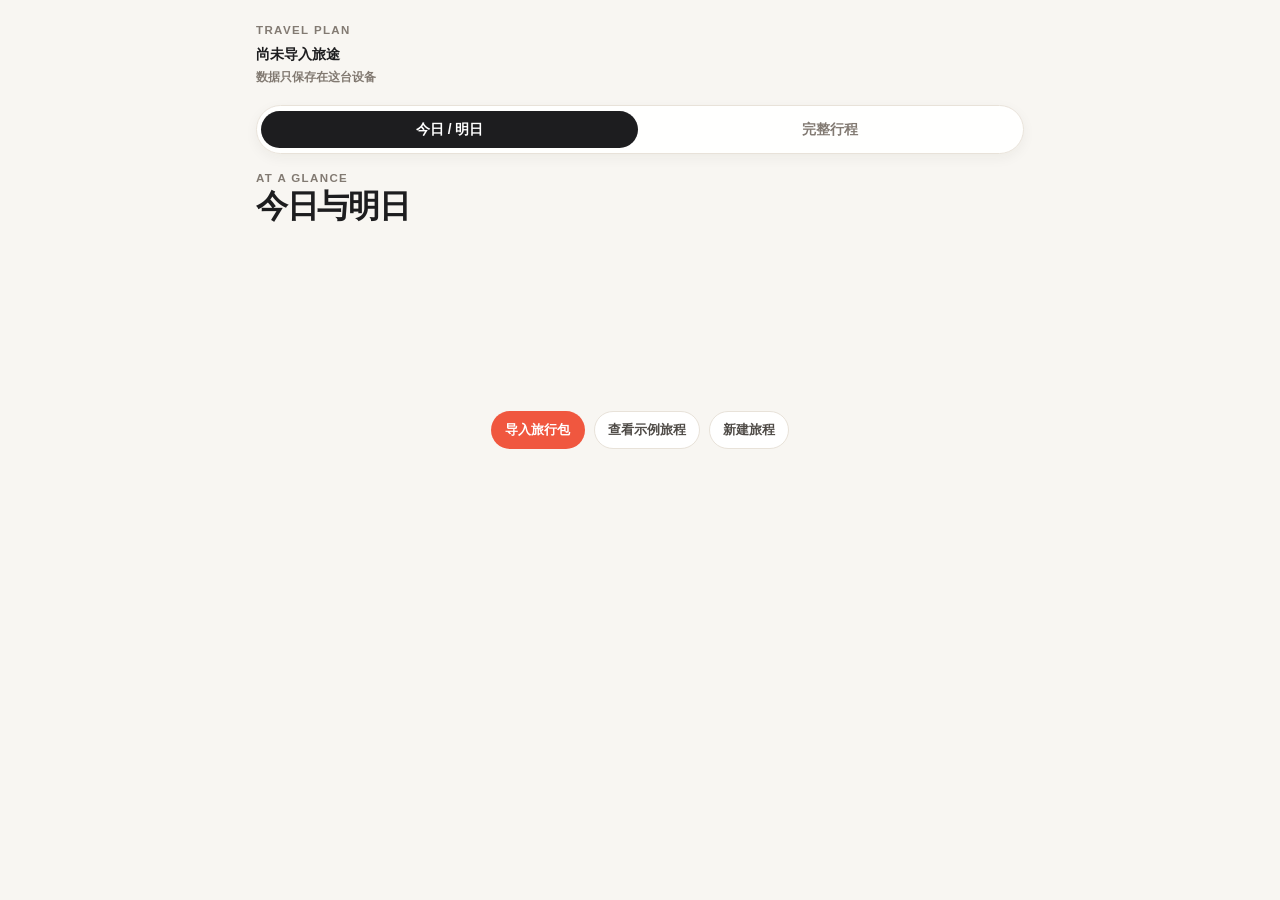
==== commit 1f568b16: "Add local new-trip creation" ====
--- a/index.html
+++ b/index.html
@@ -8,10 +8,10 @@
   <meta name="apple-mobile-web-app-status-bar-style" content="default">
   <meta name="apple-mobile-web-app-title" content="Travel Plan">
   <title>Travel Plan</title>
-  <link rel="manifest" href="./manifest.json?v=20260726-todo-v3">
-  <link rel="icon" type="image/png" sizes="192x192" href="./icons/ico/roadtrip-icon-192.png?v=20260726-todo-v3">
-  <link rel="icon" type="image/png" sizes="512x512" href="./icons/ico/roadtrip-icon-512.png?v=20260726-todo-v3">
-  <link rel="stylesheet" href="styles.css?v=20260726-todo-v3">
+  <link rel="manifest" href="./manifest.json?v=20260815-new-trip-v1">
+  <link rel="icon" type="image/png" sizes="192x192" href="./icons/ico/roadtrip-icon-192.png?v=20260815-new-trip-v1">
+  <link rel="icon" type="image/png" sizes="512x512" href="./icons/ico/roadtrip-icon-512.png?v=20260815-new-trip-v1">
+  <link rel="stylesheet" href="styles.css?v=20260815-new-trip-v1">
 </head>
 <body>
   <header class="page-header">
@@ -221,7 +221,7 @@
     </form>
   </dialog>
 
-  <dialog id="day-title-dialog" class="date-visibility-dialog">
+  <dialog id="day-title-dialog" class="date-visibility-dialog">
     <form id="day-title-form" class="date-visibility-form" method="dialog">
       <div class="date-visibility-heading">
         <div>
@@ -239,7 +239,73 @@
         <button class="primary-button" type="submit">保存</button>
       </div>
     </form>
-  </dialog>
+  </dialog>
+
+  <dialog id="new-trip-dialog" class="edit-dialog">
+    <form id="new-trip-form" class="edit-form" method="dialog">
+      <div class="edit-form__heading">
+        <div>
+          <p class="eyebrow">New trip</p>
+          <h2>新建旅程</h2>
+        </div>
+        <button id="close-new-trip" class="dialog-close" type="button" aria-label="关闭">×</button>
+      </div>
+      <p class="form-intro form-field--wide">先创建空白日期，城市和行程事项都可以之后逐天补充。</p>
+      <label class="form-field form-field--wide">
+        <span>旅程名称</span>
+        <input id="new-trip-name" name="tripName" type="text" maxlength="80" required placeholder="例如：北海道秋日旅行">
+      </label>
+      <label class="form-field">
+        <span>开始日期</span>
+        <input id="new-trip-start" name="startDate" type="date" required>
+      </label>
+      <label class="form-field">
+        <span>旅行天数</span>
+        <input id="new-trip-days" name="dayCount" type="number" min="1" max="365" value="3" inputmode="numeric" required>
+      </label>
+      <label class="form-field form-field--wide">
+        <span>默认地图</span>
+        <select id="new-trip-map-provider" name="mapProvider">
+          <option value="google">Google Maps</option>
+          <option value="amap">高德地图</option>
+        </select>
+      </label>
+      <label class="form-field form-field--wide">
+        <span>第一个城市 <small>可选</small></span>
+        <input id="new-trip-first-city" name="firstCity" type="text" maxlength="100" autocomplete="off" placeholder="不填写也可以直接创建">
+      </label>
+      <label class="plain-check form-field--wide">
+        <input id="new-trip-apply-city" name="applyCityToAll" type="checkbox" disabled>
+        <span>应用到全部日期，之后可逐天修改</span>
+      </label>
+      <div class="edit-form__actions form-field--wide">
+        <button id="cancel-new-trip" class="secondary-button" type="button">取消</button>
+        <button id="submit-new-trip" class="primary-button" type="submit">创建旅程</button>
+      </div>
+    </form>
+  </dialog>
+
+  <dialog id="city-picker-dialog" class="edit-dialog city-picker-dialog">
+    <form id="city-picker-form" class="edit-form" method="dialog">
+      <div class="edit-form__heading">
+        <div>
+          <p class="eyebrow">Day city</p>
+          <h2 id="city-picker-title">添加当天城市</h2>
+        </div>
+        <button id="close-city-picker" class="dialog-close" type="button" aria-label="关闭">×</button>
+      </div>
+      <p id="city-picker-date" class="form-intro form-field--wide"></p>
+      <label class="form-field form-field--wide">
+        <span>城市名</span>
+        <input id="city-picker-query" name="cityQuery" type="search" maxlength="100" autocomplete="off" required placeholder="例如：札幌、Paris">
+      </label>
+      <div class="city-picker-search form-field--wide">
+        <button id="city-picker-search" class="primary-button" type="submit">搜索城市</button>
+        <p id="city-picker-status" class="city-picker-status" role="status" aria-live="polite"></p>
+      </div>
+      <div id="city-picker-results" class="city-picker-results form-field--wide"></div>
+    </form>
+  </dialog>
 
   <dialog id="trip-manager-dialog" class="trip-manager-dialog">
     <div class="trip-manager-sheet">
@@ -250,10 +316,14 @@
       </header>
       <div id="trip-manager-content" class="trip-manager-content"></div>
       <footer class="trip-manager-actions">
-        <button id="trip-manager-import" class="trip-manager-action" type="button">
+        <button id="trip-manager-import" class="trip-manager-action" type="button">
           <span aria-hidden="true"><svg viewBox="0 0 24 24"><path d="M14 2H6a2 2 0 0 0-2 2v16a2 2 0 0 0 2 2h12a2 2 0 0 0 2-2V8z"/><path d="M14 2v6h6"/><path d="M12 12v6"/><path d="m9 15 3 3 3-3"/></svg></span>
-          <span><strong>导入旅行包</strong><small>仅保存到这台设备</small></span>
-        </button>
+          <span><strong>导入旅行包</strong><small>仅保存到这台设备</small></span>
+        </button>
+        <button id="trip-manager-new" class="trip-manager-action" type="button">
+          <span aria-hidden="true">＋</span>
+          <span><strong>新建旅程</strong><small>从空白日期开始安排</small></span>
+        </button>
       </footer>
     </div>
   </dialog>
@@ -1582,6 +1652,6 @@
 }
 
   </script>
-  <script src="app.js?v=20260726-todo-v3"></script>
+  <script src="app.js?v=20260815-new-trip-v1"></script>
 </body>
 </html>
--- a/styles.css
+++ b/styles.css
@@ -61,7 +61,7 @@
 .page-header__inner,
 .app-shell,
 .load-error,
-footer {
+footer {
   width: min(100% - 1.25rem, var(--content));
   margin-inline: auto;
 }
@@ -225,28 +225,25 @@
 .checklist-done__summary::-webkit-details-marker {
   display: none;
 }
-.checklist-summary__title {
-  flex: 1;
-  font-size: .88rem;
+.checklist-summary::before {
+  content: "＋";
+  width: 1rem;
+  color: var(--muted);
+  font-size: .9rem;
+}
+.checklist-panel[open] > .checklist-summary::before {
+  content: "－";
+}
+.checklist-summary__title {
+  flex: 1;
+  font-size: .88rem;
   font-weight: 800;
 }
 .checklist-summary__count {
   color: var(--accent);
-  font-size: .76rem;
-  font-weight: 700;
-}
-.checklist-add {
-  display: grid;
-  place-items: center;
-  width: 2rem;
-  height: 2rem;
-  border: 0;
-  background: transparent;
-  color: var(--accent);
-  font-size: 1.55rem;
-  font-weight: 650;
-  line-height: 1;
-}
+  font-size: .76rem;
+  font-weight: 700;
+}
 .checklist-list {
   display: grid;
   gap: 0;
@@ -254,7 +251,7 @@
 }
 .checklist-item {
   display: grid;
-  grid-template-columns: 2.45rem minmax(0, 1fr) 2.1rem;
+  grid-template-columns: 2.45rem minmax(0, 1fr) 2.25rem;
   align-items: start;
   min-height: 3.45rem;
   border-bottom: 1px solid var(--line);
@@ -274,7 +271,7 @@
 .checklist-delete {
   display: grid;
   place-items: center;
-  width: 2.1rem;
+  width: 2.25rem;
   height: 2.75rem;
   border: 0;
   background: transparent;
@@ -311,47 +308,12 @@
 .checklist-delete:hover {
   color: var(--danger);
 }
-.checklist-edit {
-  display: grid;
-  flex: 0 0 auto;
-  width: 1.5rem;
-  height: 1.5rem;
-  place-items: center;
-  border: 0;
-  background: transparent;
-  color: var(--muted);
-}
-.checklist-edit svg {
-  width: .92rem;
-  height: .92rem;
-  fill: none;
-  stroke: currentColor;
-  stroke-width: 1.8;
-  stroke-linecap: round;
-  stroke-linejoin: round;
-}
-.checklist-edit:hover {
-  color: var(--accent);
-}
 .checklist-title {
   color: var(--text);
   font-size: .9rem;
   font-weight: 720;
   line-height: 1.35;
-}
-.checklist-title-line {
-  display: flex;
-  align-items: center;
-  gap: .28rem;
-  min-width: 0;
-}
-.checklist-title-action {
-  min-width: 0;
-  padding: 0;
-  border: 0;
-  background: transparent;
-  text-align: left;
-}
+}
 .checklist-meta,
 .checklist-note {
   color: var(--muted);
@@ -772,10 +734,10 @@
   background: var(--surface);
   box-shadow: var(--shadow-sm);
 }
-.today-summary-card--weather,
-.brief-card--weather {
-  padding: 0;
-  overflow: hidden;
+.today-summary-card--weather,
+.brief-card--weather {
+  padding: 0;
+  overflow: visible;
   border: 0;
   background: transparent;
   box-shadow: none;
@@ -818,6 +780,16 @@
   background: var(--weather-background-gradient);
   color: var(--weather-primary-text);
   box-shadow: 0 .45rem 1.3rem rgb(39 33 28 / 8%);
+  cursor: pointer;
+  outline: none;
+}
+.weather-card-body,
+#brief-weather {
+  display: grid;
+  min-width: 0;
+}
+.weather-ticket:focus-visible {
+  box-shadow: 0 0 0 .18rem color-mix(in srgb, var(--accent) 45%, white), 0 .45rem 1.3rem rgb(39 33 28 / 8%);
 }
 .weather-ticket::before {
   content: "";
@@ -1016,6 +988,96 @@
 .weather-reference__guidance {
   font-size: .57rem;
   font-weight: 680;
+}
+.weather-update-status {
+  display: block;
+  appearance: none;
+  justify-self: end;
+  width: max-content;
+  max-width: calc(100% - .6rem);
+  min-height: 0;
+  margin: .22rem .6rem 0 0;
+  padding: 0;
+  border: 0;
+  border-radius: 0;
+  background: transparent;
+  box-shadow: none;
+  color: #afb2b7;
+  font: inherit;
+  font-size: .56rem;
+  font-weight: 500;
+  letter-spacing: 0;
+  line-height: 1.35;
+  text-align: right;
+  white-space: nowrap;
+  cursor: pointer;
+}
+.weather-update-status:hover,
+.weather-update-status:focus-visible {
+  color: #8f949b;
+  text-decoration: none;
+  outline: none;
+}
+.weather-update-status[hidden] {
+  display: none;
+}
+.weather-card-footer {
+  display: flex;
+  align-items: center;
+  justify-content: flex-end;
+  gap: .75rem;
+  min-height: 1.15rem;
+  padding: .22rem .6rem 0;
+}
+.weather-card-footer .weather-update-status {
+  margin: 0;
+}
+.weather-location-edit {
+  min-height: 0;
+  border: 0;
+  border-radius: 0;
+  padding: 0;
+  background: transparent;
+  color: var(--muted);
+  font-size: .65rem;
+  font-weight: 720;
+}
+.weather-location-edit:hover,
+.weather-location-edit:focus-visible {
+  color: var(--accent);
+}
+.weather-location-empty {
+  display: grid;
+  grid-template-columns: minmax(0, 1fr) auto;
+  align-items: center;
+  gap: 1rem;
+  min-height: 7.5rem;
+  border: 1px dashed var(--line-strong);
+  border-radius: var(--radius-lg);
+  padding: 1.2rem;
+  background: var(--surface-soft);
+}
+.weather-location-empty__text {
+  display: grid;
+  gap: .2rem;
+}
+.weather-location-empty__text strong {
+  font-size: .95rem;
+}
+.weather-location-empty__text span {
+  color: var(--muted);
+  font-size: .76rem;
+  line-height: 1.5;
+}
+.weather-location-add {
+  min-height: 2.5rem;
+  border: 0;
+  border-radius: var(--radius-sm);
+  padding: 0 .9rem;
+  background: var(--accent);
+  color: white;
+  font-size: .82rem;
+  font-weight: 800;
 }
 
 .brief-label,
@@ -1898,9 +1960,25 @@
   padding: 2rem 0 calc(3rem + env(safe-area-inset-bottom));
   color: var(--muted);
   font-size: .82rem;
-}
-
-.edit-dialog {
+}
+
+@media (max-width: 30rem) {
+  .weather-location-empty {
+    grid-template-columns: minmax(0, 1fr);
+  }
+  .weather-location-add {
+    justify-self: start;
+  }
+  .city-picker-search {
+    align-items: stretch;
+    flex-direction: column;
+  }
+  .city-picker-search .primary-button {
+    width: 100%;
+  }
+}
+
+.edit-dialog {
   width: min(calc(100% - 1rem), 38rem);
   max-width: min(calc(100% - 1rem), 38rem);
   max-height: calc(100dvh - 1rem);
@@ -1913,7 +1991,7 @@
   color: var(--text);
   box-shadow: 0 1.5rem 4rem rgb(20 16 13 / 24%);
 }
-.edit-dialog::backdrop {
+.edit-dialog::backdrop {
   background: rgb(29 29 31 / 45%);
   backdrop-filter: blur(3px);
 }
@@ -1947,10 +2025,97 @@
   justify-content: space-between;
   gap: 1rem;
 }
-.edit-form__heading h2 {
-  margin: 0;
-  font-size: 1.3rem;
-}
+.edit-form__heading h2 {
+  margin: 0;
+  font-size: 1.3rem;
+}
+.form-intro {
+  margin: -.2rem 0 0;
+  color: var(--muted);
+  font-size: .84rem;
+  line-height: 1.55;
+}
+.form-field span small {
+  color: var(--faint);
+  font-size: .72rem;
+  font-weight: 650;
+}
+.plain-check {
+  display: grid;
+  grid-template-columns: auto minmax(0, 1fr);
+  align-items: center;
+  gap: .65rem;
+  color: var(--text-soft);
+  font-size: .82rem;
+  font-weight: 680;
+}
+.plain-check input {
+  width: 1.15rem;
+  height: 1.15rem;
+  margin: 0;
+  accent-color: var(--accent);
+}
+.plain-check input:disabled + span {
+  color: var(--faint);
+}
+.city-picker-search {
+  display: flex;
+  align-items: center;
+  gap: .8rem;
+}
+.city-picker-search .primary-button {
+  flex: 0 0 auto;
+}
+.city-picker-status {
+  margin: 0;
+  color: var(--muted);
+  font-size: .76rem;
+  line-height: 1.4;
+}
+.city-picker-results {
+  display: grid;
+  gap: 0;
+  border-top: 1px solid var(--line);
+}
+.city-picker-result {
+  display: grid;
+  grid-template-columns: minmax(0, 1fr) auto;
+  align-items: center;
+  gap: .8rem;
+  width: 100%;
+  min-height: 3.6rem;
+  border: 0;
+  border-bottom: 1px solid var(--line);
+  border-radius: 0;
+  padding: .65rem .1rem;
+  background: transparent;
+  color: var(--text);
+  text-align: left;
+}
+.city-picker-result:hover,
+.city-picker-result:focus-visible {
+  background: var(--surface-soft);
+}
+.city-picker-result__text {
+  display: grid;
+  gap: .1rem;
+  min-width: 0;
+}
+.city-picker-result__text strong {
+  overflow: hidden;
+  font-size: .9rem;
+  text-overflow: ellipsis;
+  white-space: nowrap;
+}
+.city-picker-result__text small,
+.city-picker-result__choose {
+  color: var(--muted);
+  font-size: .72rem;
+  font-weight: 680;
+}
+.city-picker-result__choose {
+  color: var(--accent);
+}
 .transport-edit {
   padding: .85rem .9rem;
   border: 1px dashed var(--line);
@@ -2146,22 +2311,6 @@
   .brief-card--weather .weather-ticket {
     min-height: clamp(13.5rem, 30vw, 16rem);
   }
-}
-.edit-dialog.checklist-edit-dialog {
-  top: auto;
-  right: auto;
-  bottom: 0;
-  left: 50%;
-  width: min(100%, 38rem);
-  max-width: min(100%, 38rem);
-  max-height: min(86dvh, 40rem);
-  margin: 0;
-  border-radius: var(--radius-xl) var(--radius-xl) 0 0;
-  transform: translateX(-50%);
-}
-.checklist-edit-sheet__grab {
-  grid-column: 1 / -1;
-  margin-top: -.35rem;
 }
 
 @media (max-width: 34rem) {
@@ -2269,13 +2418,11 @@
   .form-field select {
     min-width: 0;
   }
-  .form-field,
-  .form-field--wide,
-  .edit-form__heading {
-    grid-column: 1 / -1;
-  }
-  .checklist-edit-form .checklist-date-field--due { grid-column: 1; }
-  .checklist-edit-form .checklist-date-field--related { grid-column: 2; }
+  .form-field,
+  .form-field--wide,
+  .edit-form__heading {
+    grid-column: 1 / -1;
+  }
   .form-field--time-start { grid-column: 1; }
   .form-field--time-end { grid-column: 2; }
   .edit-form__actions {
